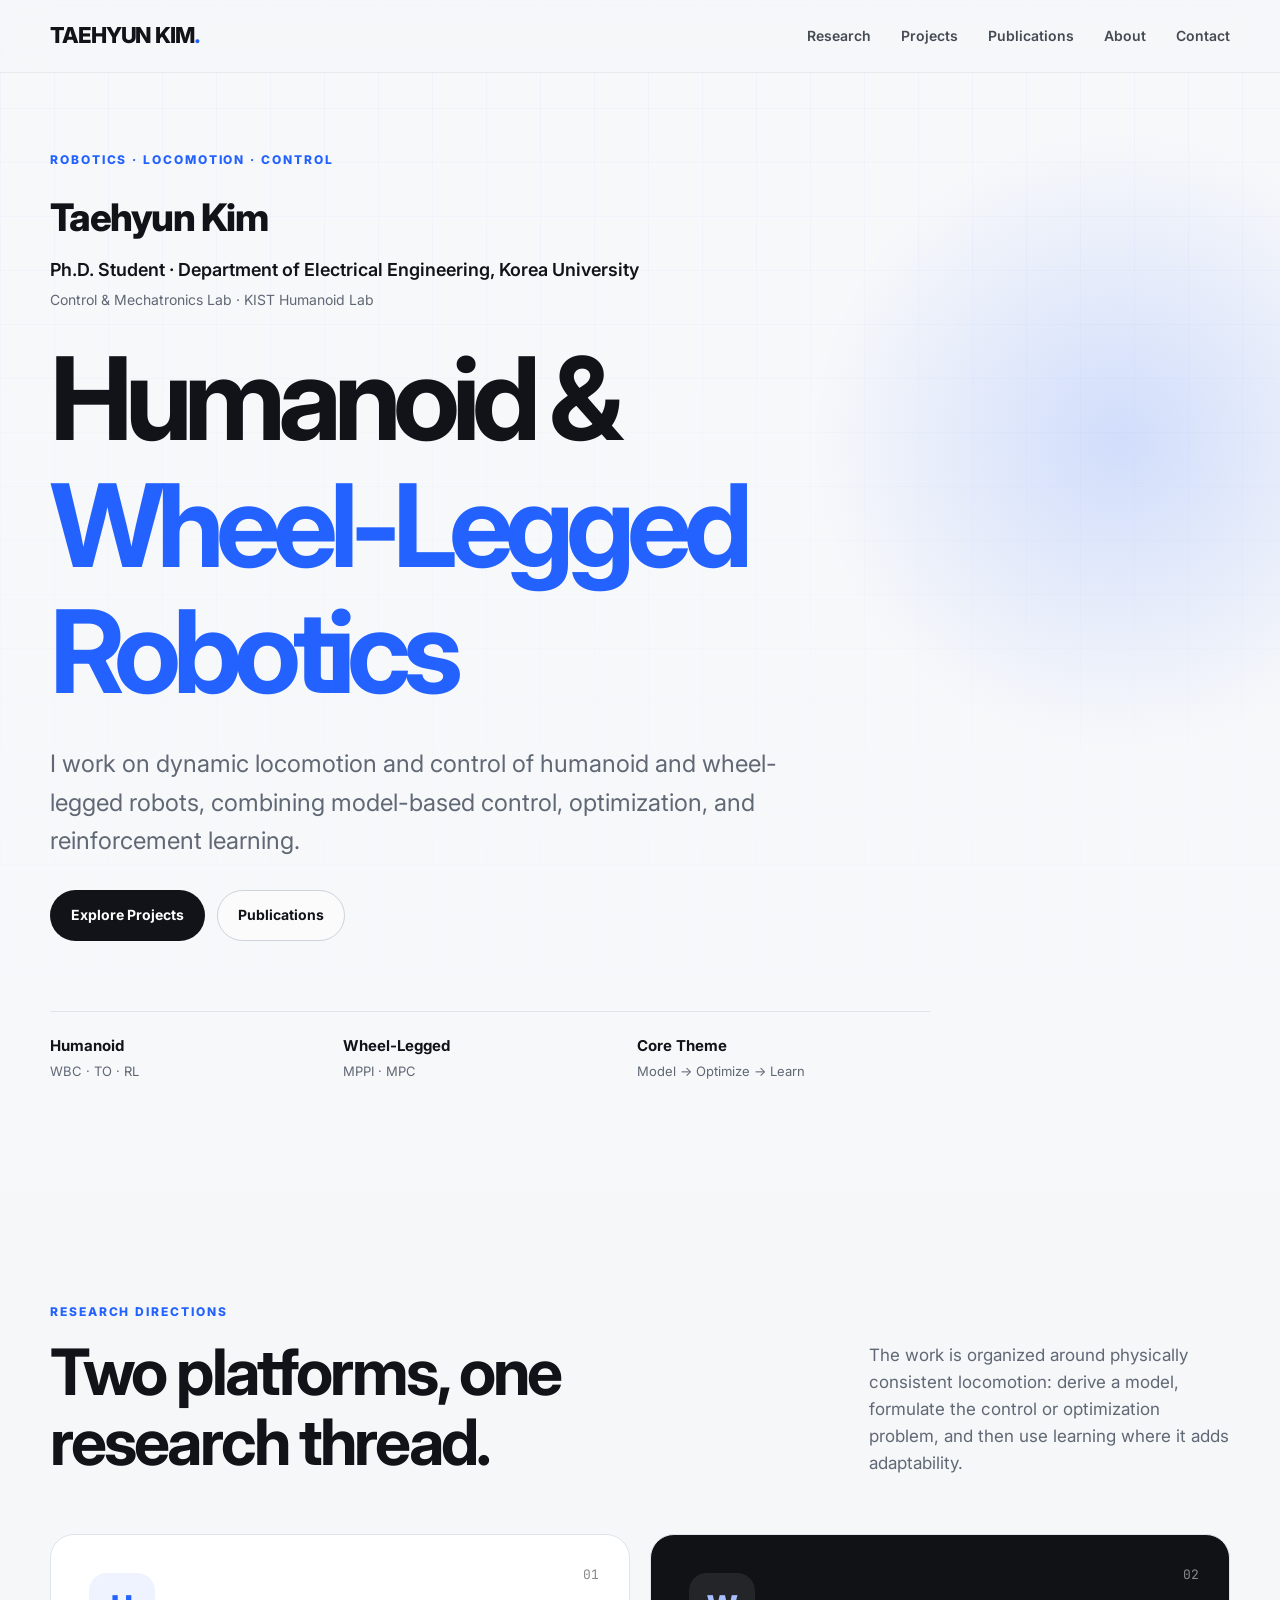
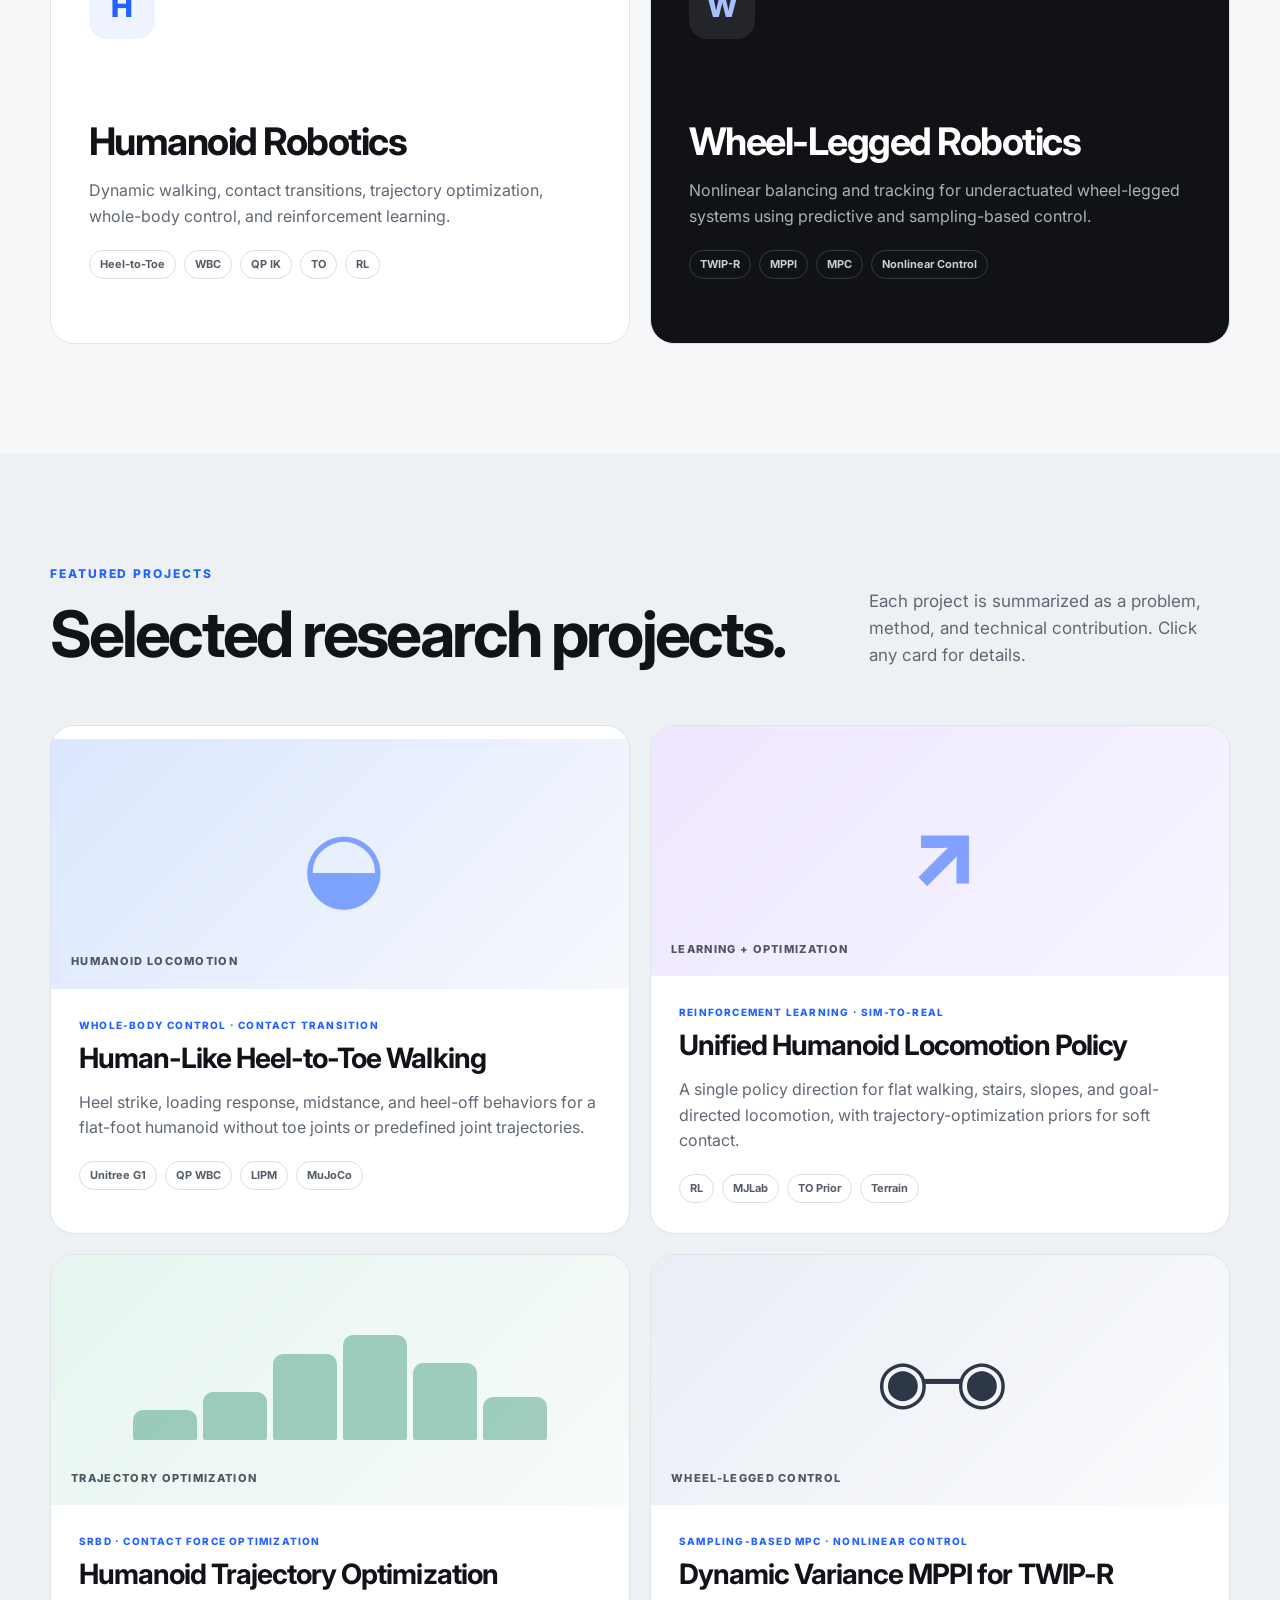
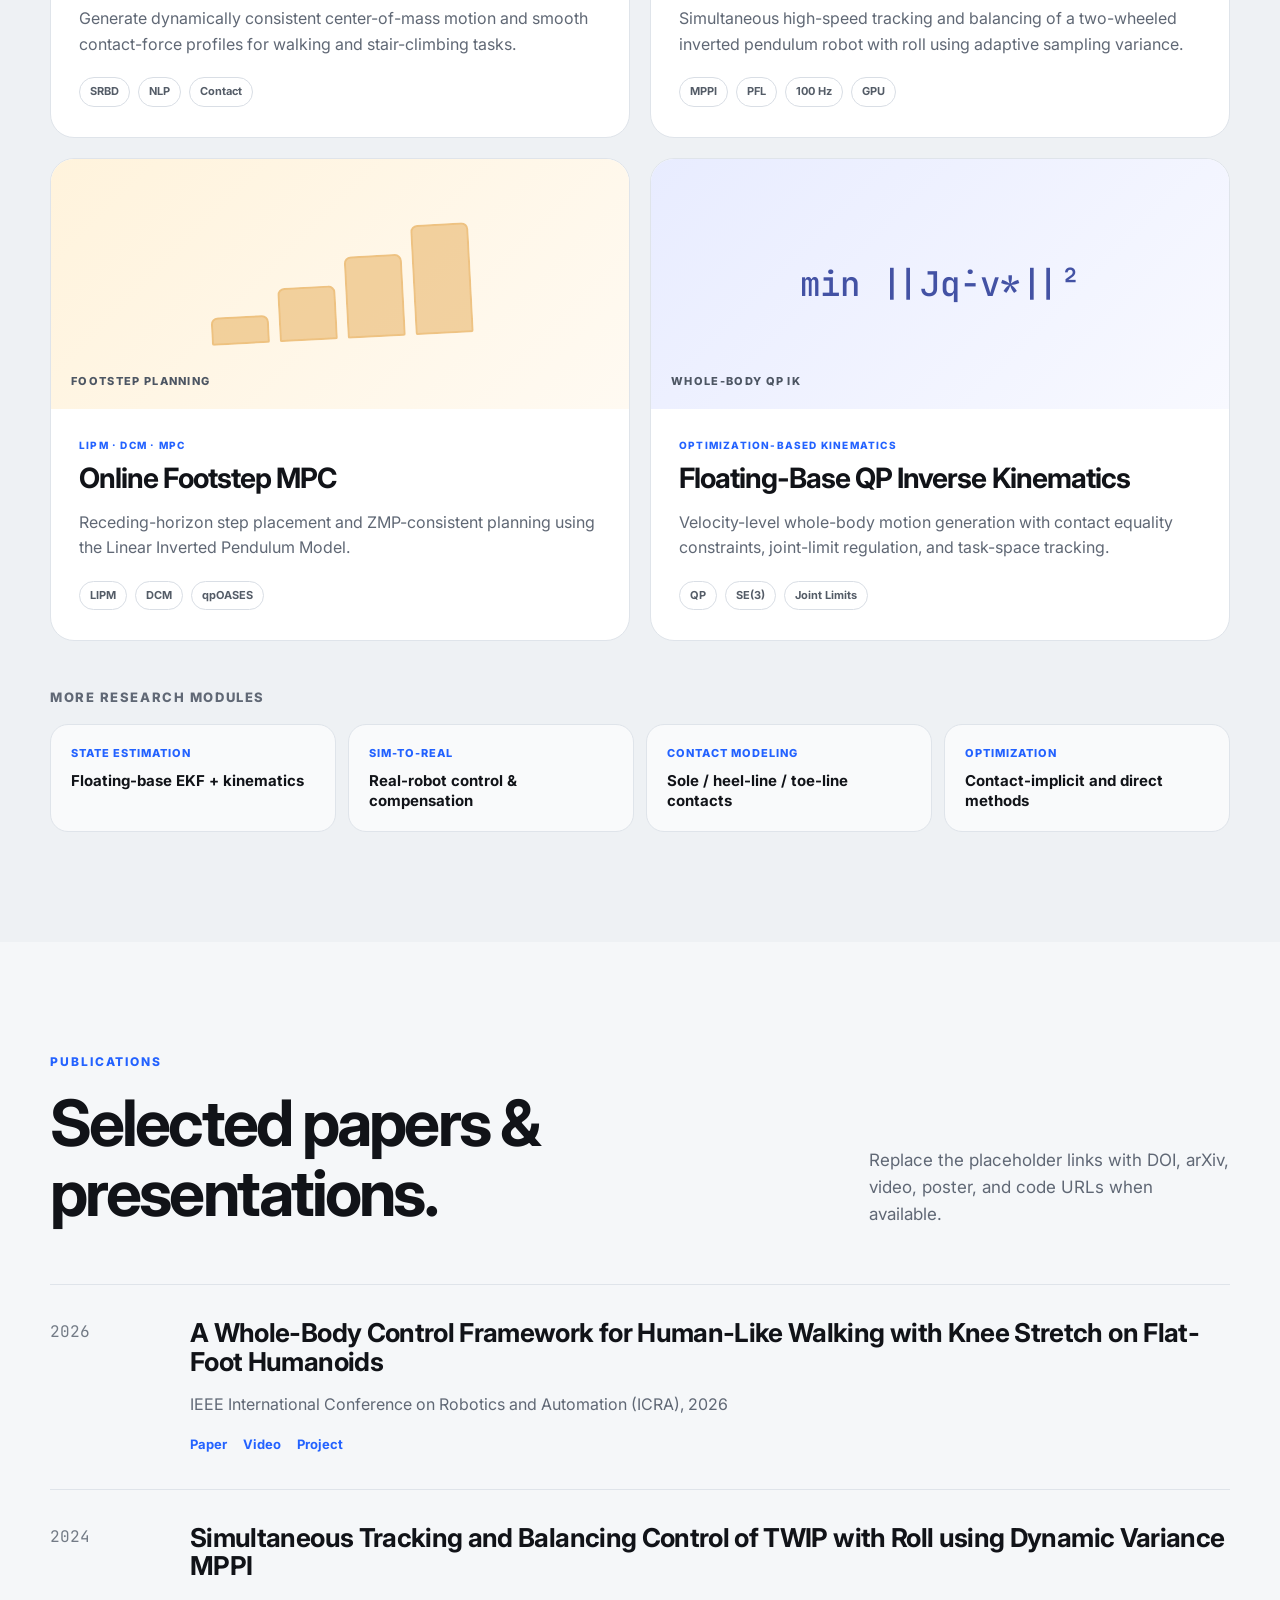
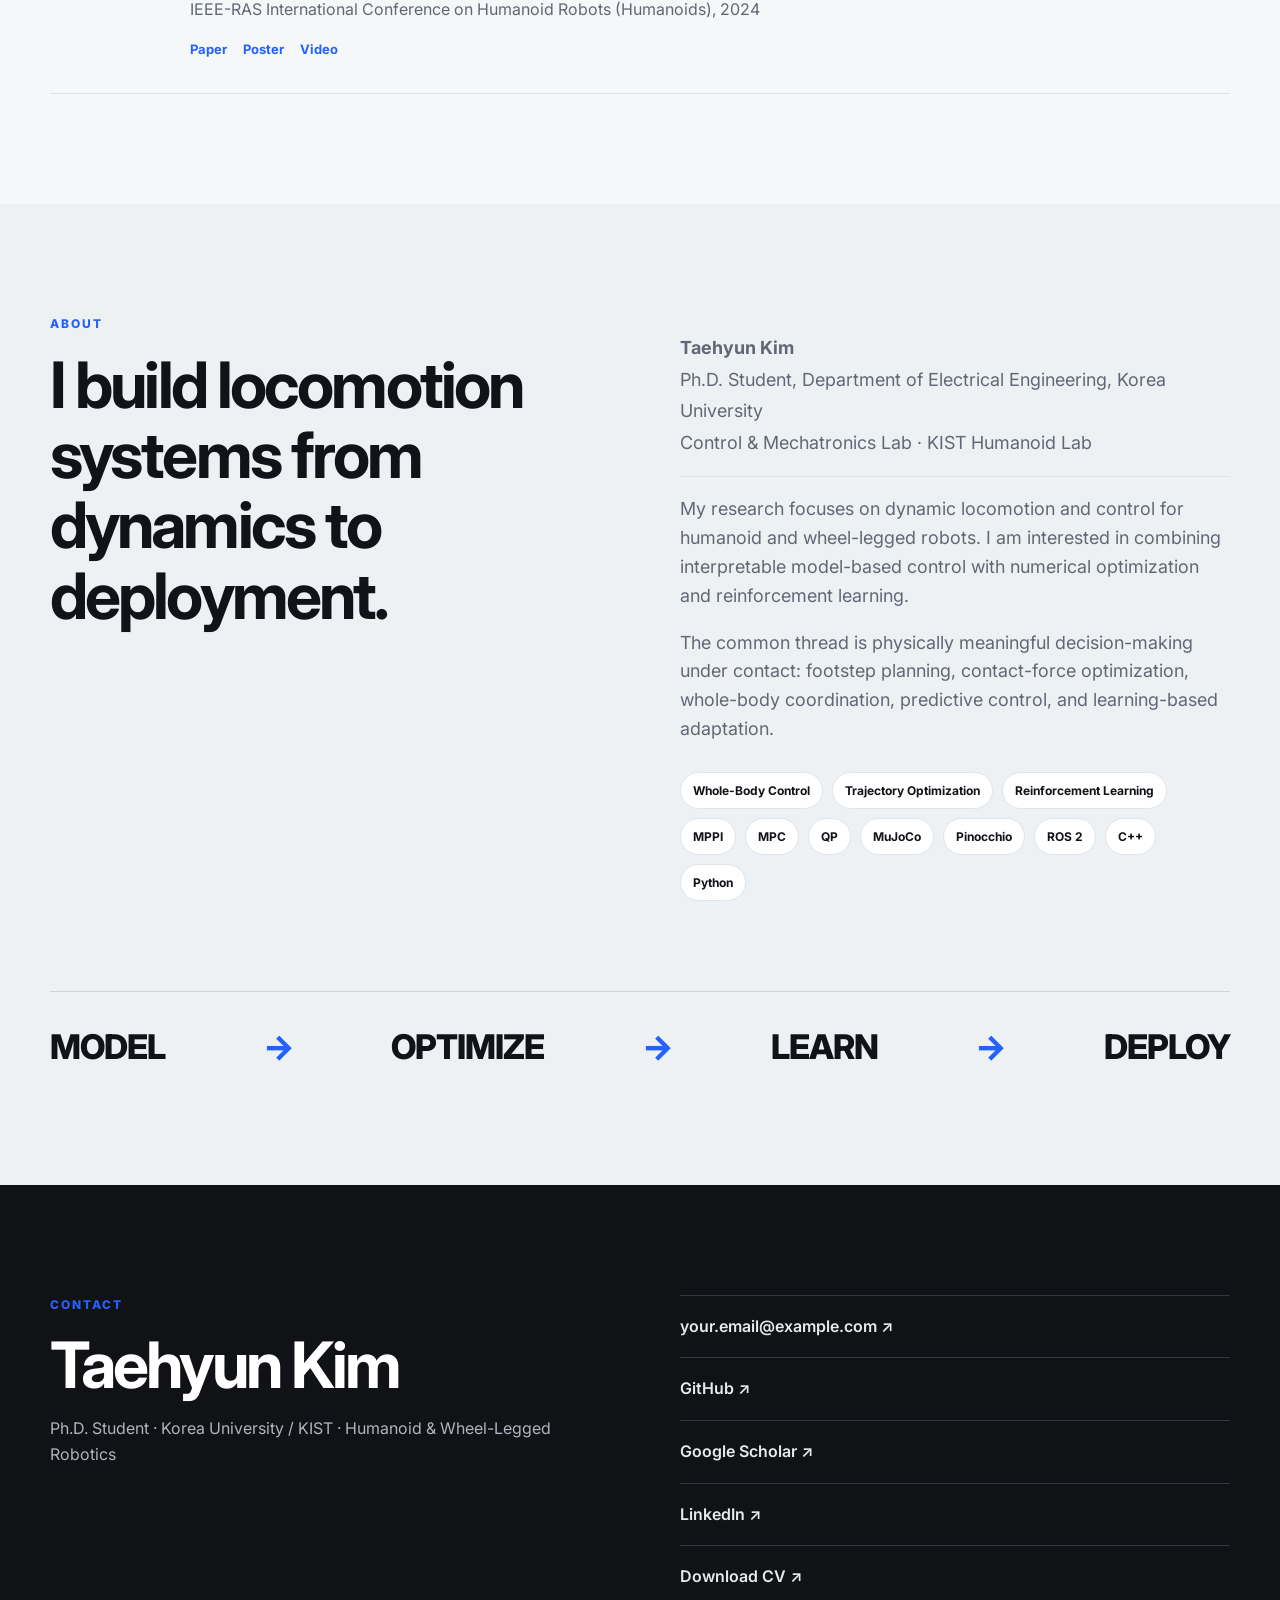
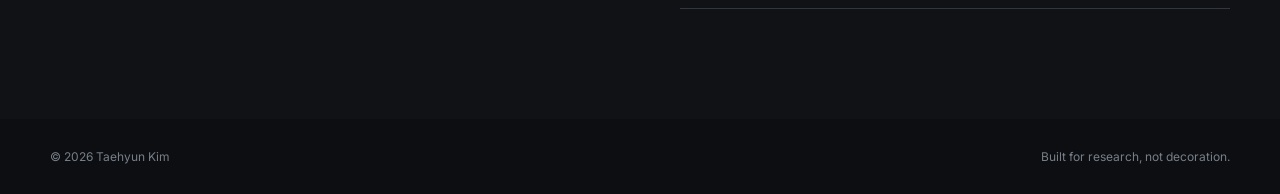
==== index.html @ 85b7d2b7 "Add files via upload" ====
<!DOCTYPE html>
<html lang="en">
<head>
  <meta charset="UTF-8" />
  <meta name="viewport" content="width=device-width, initial-scale=1.0" />
  <meta name="description" content="Robotics research portfolio focused on humanoid and wheel-legged locomotion, whole-body control, trajectory optimization, MPC, MPPI, and reinforcement learning." />
  <title>Taehyun Kim | Robotics Research Portfolio</title>
  <link rel="preconnect" href="https://fonts.googleapis.com">
  <link rel="preconnect" href="https://fonts.gstatic.com" crossorigin>
  <link href="https://fonts.googleapis.com/css2?family=Inter:wght@400;500;600;700;800&family=JetBrains+Mono:wght@400;500&display=swap" rel="stylesheet">
  <link rel="stylesheet" href="styles.css" />
</head>
<body>
  <div class="progress" id="progress"></div>

  <header class="site-header">
    <div class="container nav-wrap">
      <a class="brand" href="#home">TAEHYUN KIM<span>.</span></a>
      <nav class="nav" id="nav">
        <a href="#research">Research</a>
        <a href="#projects">Projects</a>
        <a href="#publications">Publications</a>
        <a href="#about">About</a>
        <a href="#contact">Contact</a>
      </nav>
      <button class="menu-btn" id="menuBtn" aria-label="Open navigation">☰</button>
    </div>
  </header>

  <main>
    <section class="hero section" id="home">
      <div class="hero-grid"></div>
      <div class="container hero-content">
        <div class="eyebrow">ROBOTICS · LOCOMOTION · CONTROL</div>
        <div class="researcher-identity">
          <div class="researcher-name">Taehyun Kim</div>
          <div class="researcher-affiliation">Ph.D. Student · Department of Electrical Engineering, Korea University</div>
          <div class="researcher-lab">Control &amp; Mechatronics Lab · KIST Humanoid Lab</div>
        </div>
        <h1>Humanoid &<br><span>Wheel-Legged Robotics</span></h1>
        <p class="hero-copy">
          I work on dynamic locomotion and control of humanoid and wheel-legged robots,
          combining model-based control, optimization, and reinforcement learning.
        </p>
        <div class="hero-actions">
          <a class="btn primary" href="#projects">Explore Projects</a>
          <a class="btn ghost" href="#publications">Publications</a>
        </div>
        <div class="hero-metrics">
          <div><strong>Humanoid</strong><span>WBC · TO · RL</span></div>
          <div><strong>Wheel-Legged</strong><span>MPPI · MPC</span></div>
          <div><strong>Core Theme</strong><span>Model → Optimize → Learn</span></div>
        </div>
      </div>
    </section>

    <section class="section" id="research">
      <div class="container">
        <div class="section-head">
          <div>
            <div class="eyebrow">RESEARCH DIRECTIONS</div>
            <h2>Two platforms, one research thread.</h2>
          </div>
          <p>
            The work is organized around physically consistent locomotion: derive a model,
            formulate the control or optimization problem, and then use learning where it adds adaptability.
          </p>
        </div>

        <div class="track-grid">
          <article class="track-card">
            <div class="track-index">01</div>
            <div class="track-icon">H</div>
            <h3>Humanoid Robotics</h3>
            <p>Dynamic walking, contact transitions, trajectory optimization, whole-body control, and reinforcement learning.</p>
            <div class="tag-row">
              <span>Heel-to-Toe</span><span>WBC</span><span>QP IK</span><span>TO</span><span>RL</span>
            </div>
          </article>

          <article class="track-card dark">
            <div class="track-index">02</div>
            <div class="track-icon">W</div>
            <h3>Wheel-Legged Robotics</h3>
            <p>Nonlinear balancing and tracking for underactuated wheel-legged systems using predictive and sampling-based control.</p>
            <div class="tag-row">
              <span>TWIP-R</span><span>MPPI</span><span>MPC</span><span>Nonlinear Control</span>
            </div>
          </article>
        </div>
      </div>
    </section>

    <section class="section section-alt" id="projects">
      <div class="container">
        <div class="section-head">
          <div>
            <div class="eyebrow">FEATURED PROJECTS</div>
            <h2>Selected research projects.</h2>
          </div>
          <p>Each project is summarized as a problem, method, and technical contribution. Click any card for details.</p>
        </div>

        <div class="project-grid">
          <button class="project-card featured" data-project="heeltoe">
            <div class="project-visual visual-humanoid">
              <div class="robot-silhouette humanoid">◒</div>
              <span class="visual-label">Humanoid Locomotion</span>
            </div>
            <div class="project-body">
              <div class="project-meta">WHOLE-BODY CONTROL · CONTACT TRANSITION</div>
              <h3>Human-Like Heel-to-Toe Walking</h3>
              <p>Heel strike, loading response, midstance, and heel-off behaviors for a flat-foot humanoid without toe joints or predefined joint trajectories.</p>
              <div class="tag-row"><span>Unitree G1</span><span>QP WBC</span><span>LIPM</span><span>MuJoCo</span></div>
            </div>
          </button>

          <button class="project-card featured" data-project="rl">
            <div class="project-visual visual-rl">
              <div class="robot-silhouette">↗</div>
              <span class="visual-label">Learning + Optimization</span>
            </div>
            <div class="project-body">
              <div class="project-meta">REINFORCEMENT LEARNING · SIM-TO-REAL</div>
              <h3>Unified Humanoid Locomotion Policy</h3>
              <p>A single policy direction for flat walking, stairs, slopes, and goal-directed locomotion, with trajectory-optimization priors for soft contact.</p>
              <div class="tag-row"><span>RL</span><span>MJLab</span><span>TO Prior</span><span>Terrain</span></div>
            </div>
          </button>

          <button class="project-card" data-project="to">
            <div class="project-visual visual-to">
              <div class="mini-plot">
                <i></i><i></i><i></i><i></i><i></i><i></i>
              </div>
              <span class="visual-label">Trajectory Optimization</span>
            </div>
            <div class="project-body">
              <div class="project-meta">SRBD · CONTACT FORCE OPTIMIZATION</div>
              <h3>Humanoid Trajectory Optimization</h3>
              <p>Generate dynamically consistent center-of-mass motion and smooth contact-force profiles for walking and stair-climbing tasks.</p>
              <div class="tag-row"><span>SRBD</span><span>NLP</span><span>Contact</span></div>
            </div>
          </button>

          <button class="project-card" data-project="twipr">
            <div class="project-visual visual-wheel">
              <div class="robot-silhouette wheel">◉─◉</div>
              <span class="visual-label">Wheel-Legged Control</span>
            </div>
            <div class="project-body">
              <div class="project-meta">SAMPLING-BASED MPC · NONLINEAR CONTROL</div>
              <h3>Dynamic Variance MPPI for TWIP-R</h3>
              <p>Simultaneous high-speed tracking and balancing of a two-wheeled inverted pendulum robot with roll using adaptive sampling variance.</p>
              <div class="tag-row"><span>MPPI</span><span>PFL</span><span>100 Hz</span><span>GPU</span></div>
            </div>
          </button>

          <button class="project-card" data-project="footstep">
            <div class="project-visual visual-mpc">
              <div class="steps"><b></b><b></b><b></b><b></b></div>
              <span class="visual-label">Footstep Planning</span>
            </div>
            <div class="project-body">
              <div class="project-meta">LIPM · DCM · MPC</div>
              <h3>Online Footstep MPC</h3>
              <p>Receding-horizon step placement and ZMP-consistent planning using the Linear Inverted Pendulum Model.</p>
              <div class="tag-row"><span>LIPM</span><span>DCM</span><span>qpOASES</span></div>
            </div>
          </button>

          <button class="project-card" data-project="qpik">
            <div class="project-visual visual-qp">
              <div class="equation">min ||Jq̇−v*||²</div>
              <span class="visual-label">Whole-Body QP IK</span>
            </div>
            <div class="project-body">
              <div class="project-meta">OPTIMIZATION-BASED KINEMATICS</div>
              <h3>Floating-Base QP Inverse Kinematics</h3>
              <p>Velocity-level whole-body motion generation with contact equality constraints, joint-limit regulation, and task-space tracking.</p>
              <div class="tag-row"><span>QP</span><span>SE(3)</span><span>Joint Limits</span></div>
            </div>
          </button>
        </div>

        <div class="more-title">More research modules</div>
        <div class="mini-grid">
          <div class="mini-card"><span>State Estimation</span><strong>Floating-base EKF + kinematics</strong></div>
          <div class="mini-card"><span>Sim-to-Real</span><strong>Real-robot control & compensation</strong></div>
          <div class="mini-card"><span>Contact Modeling</span><strong>Sole / heel-line / toe-line contacts</strong></div>
          <div class="mini-card"><span>Optimization</span><strong>Contact-implicit and direct methods</strong></div>
        </div>
      </div>
    </section>

    <section class="section" id="publications">
      <div class="container">
        <div class="section-head">
          <div>
            <div class="eyebrow">PUBLICATIONS</div>
            <h2>Selected papers & presentations.</h2>
          </div>
          <p>Replace the placeholder links with DOI, arXiv, video, poster, and code URLs when available.</p>
        </div>

        <div class="pub-list">
          <article class="pub-item">
            <div class="pub-year">2026</div>
            <div class="pub-main">
              <h3>A Whole-Body Control Framework for Human-Like Walking with Knee Stretch on Flat-Foot Humanoids</h3>
              <p>IEEE International Conference on Robotics and Automation (ICRA), 2026</p>
              <div class="pub-links"><a href="#">Paper</a><a href="#">Video</a><a href="#">Project</a></div>
            </div>
          </article>

          <article class="pub-item">
            <div class="pub-year">2024</div>
            <div class="pub-main">
              <h3>Simultaneous Tracking and Balancing Control of TWIP with Roll using Dynamic Variance MPPI</h3>
              <p>IEEE-RAS International Conference on Humanoid Robots (Humanoids), 2024</p>
              <div class="pub-links"><a href="#">Paper</a><a href="#">Poster</a><a href="#">Video</a></div>
            </div>
          </article>
        </div>
      </div>
    </section>

    <section class="section section-alt" id="about">
      <div class="container about-grid">
        <div>
          <div class="eyebrow">ABOUT</div>
          <h2>I build locomotion systems from dynamics to deployment.</h2>
        </div>
        <div class="about-copy">
          <p class="about-identity"><strong>Taehyun Kim</strong><br>
            Ph.D. Student, Department of Electrical Engineering, Korea University<br>
            Control &amp; Mechatronics Lab · KIST Humanoid Lab
          </p>
          <p>
            My research focuses on dynamic locomotion and control for humanoid and wheel-legged robots.
            I am interested in combining interpretable model-based control with numerical optimization and reinforcement learning.
          </p>
          <p>
            The common thread is physically meaningful decision-making under contact: footstep planning, contact-force optimization,
            whole-body coordination, predictive control, and learning-based adaptation.
          </p>
          <div class="skill-cloud">
            <span>Whole-Body Control</span><span>Trajectory Optimization</span><span>Reinforcement Learning</span>
            <span>MPPI</span><span>MPC</span><span>QP</span><span>MuJoCo</span><span>Pinocchio</span>
            <span>ROS 2</span><span>C++</span><span>Python</span>
          </div>
        </div>
      </div>

      <div class="container philosophy">
        <div class="philosophy-line">
          <span>MODEL</span><i>→</i><span>OPTIMIZE</span><i>→</i><span>LEARN</span><i>→</i><span>DEPLOY</span>
        </div>
      </div>
    </section>

    <section class="section contact-section" id="contact">
      <div class="container contact-card">
        <div>
          <div class="eyebrow">CONTACT</div>
          <h2>Taehyun Kim</h2>
          <p>Ph.D. Student · Korea University / KIST · Humanoid &amp; Wheel-Legged Robotics</p>
        </div>
        <div class="contact-links">
          <a href="mailto:your.email@example.com">your.email@example.com ↗</a>
          <a href="#">GitHub ↗</a>
          <a href="#">Google Scholar ↗</a>
          <a href="#">LinkedIn ↗</a>
          <a href="#">Download CV ↗</a>
        </div>
      </div>
    </section>
  </main>

  <footer>
    <div class="container footer-wrap">
      <span>© 2026 Taehyun Kim</span>
      <span>Built for research, not decoration.</span>
    </div>
  </footer>

  <div class="modal" id="projectModal" aria-hidden="true">
    <div class="modal-backdrop" data-close></div>
    <div class="modal-panel" role="dialog" aria-modal="true" aria-labelledby="modalTitle">
      <button class="modal-close" data-close aria-label="Close">×</button>
      <div class="modal-kicker" id="modalKicker"></div>
      <h2 id="modalTitle"></h2>
      <p class="modal-summary" id="modalSummary"></p>
      <div class="modal-section">
        <h4>Problem</h4>
        <p id="modalProblem"></p>
      </div>
      <div class="modal-section">
        <h4>Method</h4>
        <p id="modalMethod"></p>
      </div>
      <div class="modal-section">
        <h4>Key contribution</h4>
        <p id="modalContribution"></p>
      </div>
      <div class="modal-tags" id="modalTags"></div>
      <div class="modal-actions">
        <a href="#" class="btn primary">Project page</a>
        <a href="#" class="btn ghost">Paper / Media</a>
      </div>
    </div>
  </div>

  <script src="script.js"></script>
</body>
</html>
---- styles.css ----
:root {
  --bg: #f5f7f9;
  --paper: #ffffff;
  --ink: #111318;
  --muted: #606875;
  --line: #dfe4ea;
  --accent: #2362ff;
  --accent-2: #8b5cf6;
  --dark: #101216;
  --radius: 24px;
}

* { box-sizing: border-box; }
html { scroll-behavior: smooth; }
body {
  margin: 0;
  font-family: Inter, system-ui, -apple-system, BlinkMacSystemFont, "Segoe UI", sans-serif;
  background: var(--bg);
  color: var(--ink);
  line-height: 1.6;
}

button, a { font: inherit; }
a { color: inherit; text-decoration: none; }
button { color: inherit; }
.container { width: min(1180px, calc(100% - 40px)); margin: 0 auto; }
.section { padding: 110px 0; position: relative; }
.section-alt { background: #eef1f4; }
.eyebrow {
  font-size: 12px;
  font-weight: 800;
  letter-spacing: 0.16em;
  color: var(--accent);
  margin-bottom: 16px;
}
h1, h2, h3 { line-height: 1.1; margin: 0; }
h2 { font-size: clamp(36px, 5vw, 64px); letter-spacing: -0.045em; }

.progress {
  position: fixed; top: 0; left: 0; height: 3px; width: 0;
  background: linear-gradient(90deg, var(--accent), var(--accent-2));
  z-index: 1000;
}

.site-header {
  position: fixed; top: 0; left: 0; right: 0; z-index: 100;
  backdrop-filter: blur(18px);
  background: rgba(245,247,249,.78);
  border-bottom: 1px solid rgba(17,19,24,.06);
}
.nav-wrap { height: 72px; display: flex; align-items: center; justify-content: space-between; }
.brand { font-size: 22px; font-weight: 800; letter-spacing: -0.05em; }
.brand span { color: var(--accent); }
.nav { display: flex; gap: 30px; font-size: 14px; font-weight: 600; color: #454b55; }
.nav a:hover { color: var(--accent); }
.menu-btn { display: none; border: 0; background: transparent; font-size: 24px; cursor: pointer; }

.hero { min-height: 96vh; display: flex; align-items: center; overflow: hidden; padding-top: 150px; background: #f7f8fa; }
.hero-grid {
  position: absolute; inset: 0; opacity: .5;
  background-image: linear-gradient(rgba(35,98,255,.07) 1px, transparent 1px), linear-gradient(90deg, rgba(35,98,255,.07) 1px, transparent 1px);
  background-size: 54px 54px;
  mask-image: linear-gradient(to bottom, black, transparent 90%);
}
.hero::after {
  content: ""; position: absolute; width: 640px; height: 640px; border-radius: 50%;
  right: -160px; top: 120px; background: radial-gradient(circle, rgba(35,98,255,.18), transparent 68%);
}
.hero-content { position: relative; z-index: 2; }
.researcher-identity { margin: 18px 0 24px; }
.researcher-name { font-size: clamp(24px, 3vw, 38px); font-weight: 800; letter-spacing: -0.04em; }
.researcher-affiliation { margin-top: 8px; font-size: clamp(15px, 1.4vw, 18px); font-weight: 600; color: var(--text); }
.researcher-lab { margin-top: 4px; font-size: 14px; color: var(--muted); }
.about-identity { padding-bottom: 18px; margin-bottom: 18px; border-bottom: 1px solid var(--line); line-height: 1.75; }

.hero h1 { font-size: clamp(64px, 9vw, 126px); letter-spacing: -0.07em; max-width: 1050px; }
.hero h1 span { color: var(--accent); }
.hero-copy { font-size: clamp(18px, 2vw, 24px); max-width: 760px; color: var(--muted); margin: 30px 0; }
.hero-actions { display: flex; gap: 12px; flex-wrap: wrap; }
.btn { display: inline-flex; align-items: center; justify-content: center; border-radius: 999px; padding: 13px 20px; font-size: 14px; font-weight: 700; border: 1px solid transparent; }
.btn.primary { background: var(--ink); color: white; }
.btn.primary:hover { background: var(--accent); }
.btn.ghost { border-color: #ccd3db; background: rgba(255,255,255,.55); }
.btn.ghost:hover { border-color: var(--ink); }
.hero-metrics { display: grid; grid-template-columns: repeat(3, 1fr); max-width: 880px; margin-top: 70px; border-top: 1px solid var(--line); }
.hero-metrics div { padding: 22px 28px 0 0; display: flex; flex-direction: column; gap: 3px; }
.hero-metrics strong { font-size: 15px; }
.hero-metrics span { color: var(--muted); font-size: 13px; }

.section-head { display: grid; grid-template-columns: 1.35fr .65fr; gap: 70px; align-items: end; margin-bottom: 56px; }
.section-head > p { margin: 0; color: var(--muted); font-size: 17px; }

.track-grid { display: grid; grid-template-columns: 1fr 1fr; gap: 20px; }
.track-card { position: relative; min-height: 410px; border-radius: var(--radius); padding: 38px; background: var(--paper); border: 1px solid var(--line); overflow: hidden; }
.track-card.dark { background: var(--dark); color: white; }
.track-index { position: absolute; top: 30px; right: 30px; font-family: "JetBrains Mono", monospace; font-size: 13px; opacity: .5; }
.track-icon { width: 66px; height: 66px; display: grid; place-items: center; border-radius: 18px; background: #eef3ff; color: var(--accent); font-size: 30px; font-weight: 800; }
.track-card.dark .track-icon { background: rgba(255,255,255,.08); color: #a8bfff; }
.track-card h3 { margin-top: 82px; font-size: 38px; letter-spacing: -0.04em; }
.track-card p { color: var(--muted); max-width: 570px; }
.track-card.dark p { color: #aab1bb; }
.tag-row { display: flex; flex-wrap: wrap; gap: 8px; margin-top: 20px; }
.tag-row span { border: 1px solid #d9dee5; border-radius: 999px; padding: 5px 10px; font-size: 11px; font-weight: 700; color: #545c67; background: rgba(255,255,255,.65); }
.track-card.dark .tag-row span { border-color: #353a43; color: #c9ced5; background: transparent; }

.project-grid { display: grid; grid-template-columns: repeat(2, 1fr); gap: 20px; }
.project-card { text-align: left; border: 1px solid var(--line); padding: 0; border-radius: 24px; overflow: hidden; background: var(--paper); cursor: pointer; transition: transform .22s ease, box-shadow .22s ease; }
.project-card:hover { transform: translateY(-5px); box-shadow: 0 18px 60px rgba(19,30,50,.10); }
.project-card.featured { grid-column: span 1; }
.project-visual { height: 250px; position: relative; padding: 24px; display: flex; align-items: center; justify-content: center; overflow: hidden; }
.visual-humanoid { background: linear-gradient(135deg, #dbe7ff, #f6f8fc); }
.visual-rl { background: linear-gradient(135deg, #eee6ff, #f7f5ff); }
.visual-to { background: linear-gradient(135deg, #e6f5ef, #f7fbf9); }
.visual-wheel { background: linear-gradient(135deg, #e9edf5, #fafbfc); }
.visual-mpc { background: linear-gradient(135deg, #fff3dc, #fffaf2); }
.visual-qp { background: linear-gradient(135deg, #e8ecff, #f8f9ff); }
.visual-label { position: absolute; left: 20px; bottom: 18px; font-size: 11px; font-weight: 800; letter-spacing: .12em; text-transform: uppercase; color: #4d5663; }
.robot-silhouette { font-size: 96px; font-weight: 800; color: rgba(35,98,255,.55); letter-spacing: -.08em; }
.robot-silhouette.wheel { font-size: 60px; color: #2e3747; }
.mini-plot { width: 78%; height: 120px; display: flex; align-items: end; gap: 6px; }
.mini-plot i { flex: 1; background: rgba(0,120,80,.35); border-radius: 10px 10px 2px 2px; }
.mini-plot i:nth-child(1){height:25%}.mini-plot i:nth-child(2){height:40%}.mini-plot i:nth-child(3){height:72%}.mini-plot i:nth-child(4){height:88%}.mini-plot i:nth-child(5){height:64%}.mini-plot i:nth-child(6){height:36%}
.steps { display: flex; align-items: end; gap: 10px; transform: rotate(-3deg); }
.steps b { width: 58px; background: rgba(213,129,0,.32); border: 2px solid rgba(213,129,0,.18); border-radius: 7px 7px 2px 2px; }
.steps b:nth-child(1){height:28px}.steps b:nth-child(2){height:54px}.steps b:nth-child(3){height:82px}.steps b:nth-child(4){height:110px}
.equation { font-family: "JetBrains Mono", monospace; font-size: clamp(18px, 3vw, 34px); font-weight: 500; color: #4352a4; }
.project-body { padding: 28px 28px 30px; }
.project-meta { font-size: 10px; font-weight: 800; letter-spacing: .12em; color: var(--accent); margin-bottom: 10px; }
.project-body h3 { font-size: 28px; letter-spacing: -.035em; }
.project-body p { color: var(--muted); margin-bottom: 0; }

.more-title { margin: 46px 0 16px; font-size: 13px; font-weight: 800; letter-spacing: .12em; text-transform: uppercase; color: #606875; }
.mini-grid { display: grid; grid-template-columns: repeat(4, 1fr); gap: 12px; }
.mini-card { padding: 20px; border: 1px solid var(--line); border-radius: 18px; background: rgba(255,255,255,.65); }
.mini-card span { display: block; font-size: 11px; color: var(--accent); font-weight: 800; text-transform: uppercase; letter-spacing: .09em; margin-bottom: 8px; }
.mini-card strong { font-size: 15px; line-height: 1.35; display: block; }

.pub-list { border-top: 1px solid var(--line); }
.pub-item { display: grid; grid-template-columns: 110px 1fr; gap: 30px; padding: 34px 0; border-bottom: 1px solid var(--line); }
.pub-year { font-family: "JetBrains Mono", monospace; color: #737b86; }
.pub-main h3 { font-size: 26px; letter-spacing: -.025em; }
.pub-main p { color: var(--muted); }
.pub-links { display: flex; gap: 16px; font-size: 13px; font-weight: 700; }
.pub-links a { color: var(--accent); }

.about-grid { display: grid; grid-template-columns: 1fr 1fr; gap: 80px; }
.about-copy p { color: var(--muted); font-size: 18px; }
.skill-cloud { display: flex; flex-wrap: wrap; gap: 9px; margin-top: 28px; }
.skill-cloud span { padding: 8px 12px; border-radius: 999px; background: white; border: 1px solid var(--line); font-size: 12px; font-weight: 700; }
.philosophy { margin-top: 90px; }
.philosophy-line { padding: 28px 0 0; border-top: 1px solid #cdd3da; display: flex; justify-content: space-between; align-items: center; font-size: clamp(18px, 3vw, 34px); font-weight: 800; letter-spacing: -.03em; }
.philosophy-line i { color: var(--accent); font-style: normal; }

.contact-section { background: var(--dark); color: white; }
.contact-card { display: grid; grid-template-columns: 1fr 1fr; gap: 80px; align-items: start; }
.contact-card h2 { font-size: clamp(40px, 5vw, 66px); }
.contact-card p { color: #aeb5c0; }
.contact-links { display: flex; flex-direction: column; border-top: 1px solid #313640; }
.contact-links a { padding: 18px 0; border-bottom: 1px solid #313640; font-weight: 600; color: #e7e9ed; }
.contact-links a:hover { color: #8faaff; }

footer { background: #0c0e11; color: #777f89; padding: 28px 0; font-size: 12px; }
.footer-wrap { display: flex; justify-content: space-between; gap: 20px; }

.modal { position: fixed; inset: 0; z-index: 500; display: none; }
.modal.open { display: block; }
.modal-backdrop { position: absolute; inset: 0; background: rgba(6,8,12,.62); backdrop-filter: blur(8px); }
.modal-panel { position: absolute; right: 0; top: 0; bottom: 0; width: min(700px, 100%); background: white; padding: 70px 54px; overflow-y: auto; box-shadow: -30px 0 80px rgba(0,0,0,.18); }
.modal-close { position: absolute; top: 22px; right: 24px; width: 42px; height: 42px; border-radius: 50%; border: 1px solid var(--line); background: white; font-size: 24px; cursor: pointer; }
.modal-kicker { font-size: 11px; font-weight: 800; color: var(--accent); letter-spacing: .12em; text-transform: uppercase; }
.modal-panel h2 { font-size: clamp(42px, 6vw, 68px); margin: 10px 0 24px; }
.modal-summary { font-size: 20px; color: #4d5663; }
.modal-section { padding: 22px 0; border-top: 1px solid var(--line); }
.modal-section h4 { margin: 0 0 8px; font-size: 13px; text-transform: uppercase; letter-spacing: .08em; }
.modal-section p { margin: 0; color: var(--muted); }
.modal-tags { display: flex; flex-wrap: wrap; gap: 8px; margin-top: 20px; }
.modal-tags span { padding: 7px 10px; background: #f1f4f7; border-radius: 999px; font-size: 11px; font-weight: 700; }
.modal-actions { display: flex; gap: 10px; margin-top: 30px; flex-wrap: wrap; }

@media (max-width: 900px) {
  .nav { display: none; position: absolute; right: 20px; top: 64px; flex-direction: column; background: white; padding: 18px; border: 1px solid var(--line); border-radius: 16px; box-shadow: 0 12px 40px rgba(0,0,0,.1); }
  .nav.open { display: flex; }
  .menu-btn { display: block; }
  .section { padding: 80px 0; }
  .section-head, .about-grid, .contact-card { grid-template-columns: 1fr; gap: 30px; }
  .track-grid, .project-grid { grid-template-columns: 1fr; }
  .mini-grid { grid-template-columns: 1fr 1fr; }
  .hero-metrics { grid-template-columns: 1fr; gap: 10px; }
  .hero-metrics div { padding-top: 12px; }
  .philosophy-line { flex-wrap: wrap; gap: 14px; justify-content: flex-start; }
}

@media (max-width: 600px) {
  .container { width: min(100% - 28px, 1180px); }
  .hero { min-height: 86vh; }
  .hero h1 { font-size: 56px; }
  .track-card { min-height: auto; }
  .track-card h3 { margin-top: 60px; font-size: 32px; }
  .project-visual { height: 210px; }
  .mini-grid { grid-template-columns: 1fr; }
  .pub-item { grid-template-columns: 1fr; gap: 8px; }
  .footer-wrap { flex-direction: column; }
  .modal-panel { padding: 70px 26px; }
}
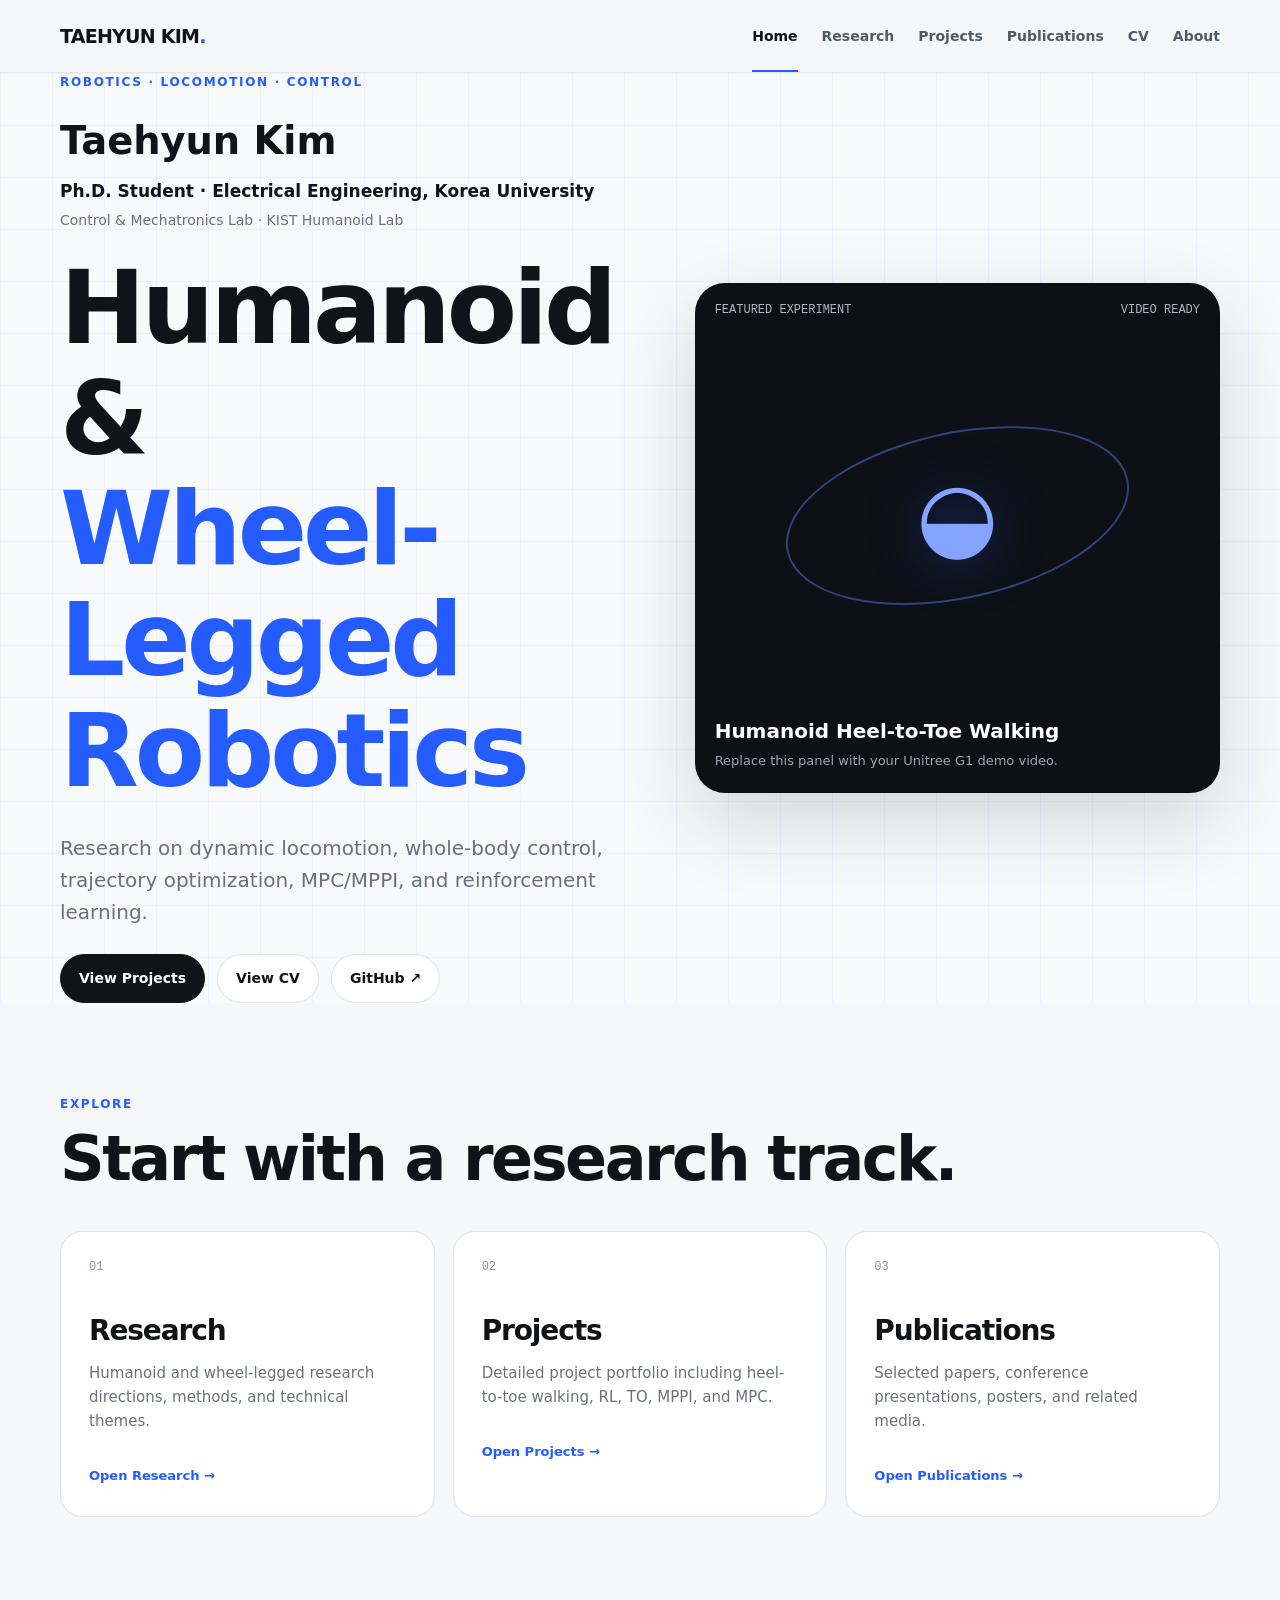
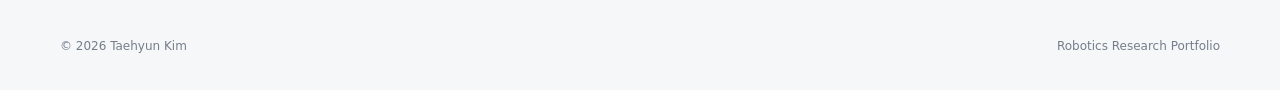
==== commit c2cc45b2: "Add files via upload" ====
--- a/index.html
+++ b/index.html
@@ -1,316 +1,6 @@
-<!DOCTYPE html>
-<html lang="en">
-<head>
-  <meta charset="UTF-8" />
-  <meta name="viewport" content="width=device-width, initial-scale=1.0" />
-  <meta name="description" content="Robotics research portfolio focused on humanoid and wheel-legged locomotion, whole-body control, trajectory optimization, MPC, MPPI, and reinforcement learning." />
-  <title>Taehyun Kim | Robotics Research Portfolio</title>
-  <link rel="preconnect" href="https://fonts.googleapis.com">
-  <link rel="preconnect" href="https://fonts.gstatic.com" crossorigin>
-  <link href="https://fonts.googleapis.com/css2?family=Inter:wght@400;500;600;700;800&family=JetBrains+Mono:wght@400;500&display=swap" rel="stylesheet">
-  <link rel="stylesheet" href="styles.css" />
-</head>
-<body>
-  <div class="progress" id="progress"></div>
-
-  <header class="site-header">
-    <div class="container nav-wrap">
-      <a class="brand" href="#home">TAEHYUN KIM<span>.</span></a>
-      <nav class="nav" id="nav">
-        <a href="#research">Research</a>
-        <a href="#projects">Projects</a>
-        <a href="#publications">Publications</a>
-        <a href="#about">About</a>
-        <a href="#contact">Contact</a>
-      </nav>
-      <button class="menu-btn" id="menuBtn" aria-label="Open navigation">☰</button>
-    </div>
-  </header>
-
-  <main>
-    <section class="hero section" id="home">
-      <div class="hero-grid"></div>
-      <div class="container hero-content">
-        <div class="eyebrow">ROBOTICS · LOCOMOTION · CONTROL</div>
-        <div class="researcher-identity">
-          <div class="researcher-name">Taehyun Kim</div>
-          <div class="researcher-affiliation">Ph.D. Student · Department of Electrical Engineering, Korea University</div>
-          <div class="researcher-lab">Control &amp; Mechatronics Lab · KIST Humanoid Lab</div>
-        </div>
-        <h1>Humanoid &<br><span>Wheel-Legged Robotics</span></h1>
-        <p class="hero-copy">
-          I work on dynamic locomotion and control of humanoid and wheel-legged robots,
-          combining model-based control, optimization, and reinforcement learning.
-        </p>
-        <div class="hero-actions">
-          <a class="btn primary" href="#projects">Explore Projects</a>
-          <a class="btn ghost" href="#publications">Publications</a>
-        </div>
-        <div class="hero-metrics">
-          <div><strong>Humanoid</strong><span>WBC · TO · RL</span></div>
-          <div><strong>Wheel-Legged</strong><span>MPPI · MPC</span></div>
-          <div><strong>Core Theme</strong><span>Model → Optimize → Learn</span></div>
-        </div>
-      </div>
-    </section>
-
-    <section class="section" id="research">
-      <div class="container">
-        <div class="section-head">
-          <div>
-            <div class="eyebrow">RESEARCH DIRECTIONS</div>
-            <h2>Two platforms, one research thread.</h2>
-          </div>
-          <p>
-            The work is organized around physically consistent locomotion: derive a model,
-            formulate the control or optimization problem, and then use learning where it adds adaptability.
-          </p>
-        </div>
-
-        <div class="track-grid">
-          <article class="track-card">
-            <div class="track-index">01</div>
-            <div class="track-icon">H</div>
-            <h3>Humanoid Robotics</h3>
-            <p>Dynamic walking, contact transitions, trajectory optimization, whole-body control, and reinforcement learning.</p>
-            <div class="tag-row">
-              <span>Heel-to-Toe</span><span>WBC</span><span>QP IK</span><span>TO</span><span>RL</span>
-            </div>
-          </article>
-
-          <article class="track-card dark">
-            <div class="track-index">02</div>
-            <div class="track-icon">W</div>
-            <h3>Wheel-Legged Robotics</h3>
-            <p>Nonlinear balancing and tracking for underactuated wheel-legged systems using predictive and sampling-based control.</p>
-            <div class="tag-row">
-              <span>TWIP-R</span><span>MPPI</span><span>MPC</span><span>Nonlinear Control</span>
-            </div>
-          </article>
-        </div>
-      </div>
-    </section>
-
-    <section class="section section-alt" id="projects">
-      <div class="container">
-        <div class="section-head">
-          <div>
-            <div class="eyebrow">FEATURED PROJECTS</div>
-            <h2>Selected research projects.</h2>
-          </div>
-          <p>Each project is summarized as a problem, method, and technical contribution. Click any card for details.</p>
-        </div>
-
-        <div class="project-grid">
-          <button class="project-card featured" data-project="heeltoe">
-            <div class="project-visual visual-humanoid">
-              <div class="robot-silhouette humanoid">◒</div>
-              <span class="visual-label">Humanoid Locomotion</span>
-            </div>
-            <div class="project-body">
-              <div class="project-meta">WHOLE-BODY CONTROL · CONTACT TRANSITION</div>
-              <h3>Human-Like Heel-to-Toe Walking</h3>
-              <p>Heel strike, loading response, midstance, and heel-off behaviors for a flat-foot humanoid without toe joints or predefined joint trajectories.</p>
-              <div class="tag-row"><span>Unitree G1</span><span>QP WBC</span><span>LIPM</span><span>MuJoCo</span></div>
-            </div>
-          </button>
-
-          <button class="project-card featured" data-project="rl">
-            <div class="project-visual visual-rl">
-              <div class="robot-silhouette">↗</div>
-              <span class="visual-label">Learning + Optimization</span>
-            </div>
-            <div class="project-body">
-              <div class="project-meta">REINFORCEMENT LEARNING · SIM-TO-REAL</div>
-              <h3>Unified Humanoid Locomotion Policy</h3>
-              <p>A single policy direction for flat walking, stairs, slopes, and goal-directed locomotion, with trajectory-optimization priors for soft contact.</p>
-              <div class="tag-row"><span>RL</span><span>MJLab</span><span>TO Prior</span><span>Terrain</span></div>
-            </div>
-          </button>
-
-          <button class="project-card" data-project="to">
-            <div class="project-visual visual-to">
-              <div class="mini-plot">
-                <i></i><i></i><i></i><i></i><i></i><i></i>
-              </div>
-              <span class="visual-label">Trajectory Optimization</span>
-            </div>
-            <div class="project-body">
-              <div class="project-meta">SRBD · CONTACT FORCE OPTIMIZATION</div>
-              <h3>Humanoid Trajectory Optimization</h3>
-              <p>Generate dynamically consistent center-of-mass motion and smooth contact-force profiles for walking and stair-climbing tasks.</p>
-              <div class="tag-row"><span>SRBD</span><span>NLP</span><span>Contact</span></div>
-            </div>
-          </button>
-
-          <button class="project-card" data-project="twipr">
-            <div class="project-visual visual-wheel">
-              <div class="robot-silhouette wheel">◉─◉</div>
-              <span class="visual-label">Wheel-Legged Control</span>
-            </div>
-            <div class="project-body">
-              <div class="project-meta">SAMPLING-BASED MPC · NONLINEAR CONTROL</div>
-              <h3>Dynamic Variance MPPI for TWIP-R</h3>
-              <p>Simultaneous high-speed tracking and balancing of a two-wheeled inverted pendulum robot with roll using adaptive sampling variance.</p>
-              <div class="tag-row"><span>MPPI</span><span>PFL</span><span>100 Hz</span><span>GPU</span></div>
-            </div>
-          </button>
-
-          <button class="project-card" data-project="footstep">
-            <div class="project-visual visual-mpc">
-              <div class="steps"><b></b><b></b><b></b><b></b></div>
-              <span class="visual-label">Footstep Planning</span>
-            </div>
-            <div class="project-body">
-              <div class="project-meta">LIPM · DCM · MPC</div>
-              <h3>Online Footstep MPC</h3>
-              <p>Receding-horizon step placement and ZMP-consistent planning using the Linear Inverted Pendulum Model.</p>
-              <div class="tag-row"><span>LIPM</span><span>DCM</span><span>qpOASES</span></div>
-            </div>
-          </button>
-
-          <button class="project-card" data-project="qpik">
-            <div class="project-visual visual-qp">
-              <div class="equation">min ||Jq̇−v*||²</div>
-              <span class="visual-label">Whole-Body QP IK</span>
-            </div>
-            <div class="project-body">
-              <div class="project-meta">OPTIMIZATION-BASED KINEMATICS</div>
-              <h3>Floating-Base QP Inverse Kinematics</h3>
-              <p>Velocity-level whole-body motion generation with contact equality constraints, joint-limit regulation, and task-space tracking.</p>
-              <div class="tag-row"><span>QP</span><span>SE(3)</span><span>Joint Limits</span></div>
-            </div>
-          </button>
-        </div>
-
-        <div class="more-title">More research modules</div>
-        <div class="mini-grid">
-          <div class="mini-card"><span>State Estimation</span><strong>Floating-base EKF + kinematics</strong></div>
-          <div class="mini-card"><span>Sim-to-Real</span><strong>Real-robot control & compensation</strong></div>
-          <div class="mini-card"><span>Contact Modeling</span><strong>Sole / heel-line / toe-line contacts</strong></div>
-          <div class="mini-card"><span>Optimization</span><strong>Contact-implicit and direct methods</strong></div>
-        </div>
-      </div>
-    </section>
-
-    <section class="section" id="publications">
-      <div class="container">
-        <div class="section-head">
-          <div>
-            <div class="eyebrow">PUBLICATIONS</div>
-            <h2>Selected papers & presentations.</h2>
-          </div>
-          <p>Replace the placeholder links with DOI, arXiv, video, poster, and code URLs when available.</p>
-        </div>
-
-        <div class="pub-list">
-          <article class="pub-item">
-            <div class="pub-year">2026</div>
-            <div class="pub-main">
-              <h3>A Whole-Body Control Framework for Human-Like Walking with Knee Stretch on Flat-Foot Humanoids</h3>
-              <p>IEEE International Conference on Robotics and Automation (ICRA), 2026</p>
-              <div class="pub-links"><a href="#">Paper</a><a href="#">Video</a><a href="#">Project</a></div>
-            </div>
-          </article>
-
-          <article class="pub-item">
-            <div class="pub-year">2024</div>
-            <div class="pub-main">
-              <h3>Simultaneous Tracking and Balancing Control of TWIP with Roll using Dynamic Variance MPPI</h3>
-              <p>IEEE-RAS International Conference on Humanoid Robots (Humanoids), 2024</p>
-              <div class="pub-links"><a href="#">Paper</a><a href="#">Poster</a><a href="#">Video</a></div>
-            </div>
-          </article>
-        </div>
-      </div>
-    </section>
-
-    <section class="section section-alt" id="about">
-      <div class="container about-grid">
-        <div>
-          <div class="eyebrow">ABOUT</div>
-          <h2>I build locomotion systems from dynamics to deployment.</h2>
-        </div>
-        <div class="about-copy">
-          <p class="about-identity"><strong>Taehyun Kim</strong><br>
-            Ph.D. Student, Department of Electrical Engineering, Korea University<br>
-            Control &amp; Mechatronics Lab · KIST Humanoid Lab
-          </p>
-          <p>
-            My research focuses on dynamic locomotion and control for humanoid and wheel-legged robots.
-            I am interested in combining interpretable model-based control with numerical optimization and reinforcement learning.
-          </p>
-          <p>
-            The common thread is physically meaningful decision-making under contact: footstep planning, contact-force optimization,
-            whole-body coordination, predictive control, and learning-based adaptation.
-          </p>
-          <div class="skill-cloud">
-            <span>Whole-Body Control</span><span>Trajectory Optimization</span><span>Reinforcement Learning</span>
-            <span>MPPI</span><span>MPC</span><span>QP</span><span>MuJoCo</span><span>Pinocchio</span>
-            <span>ROS 2</span><span>C++</span><span>Python</span>
-          </div>
-        </div>
-      </div>
-
-      <div class="container philosophy">
-        <div class="philosophy-line">
-          <span>MODEL</span><i>→</i><span>OPTIMIZE</span><i>→</i><span>LEARN</span><i>→</i><span>DEPLOY</span>
-        </div>
-      </div>
-    </section>
-
-    <section class="section contact-section" id="contact">
-      <div class="container contact-card">
-        <div>
-          <div class="eyebrow">CONTACT</div>
-          <h2>Taehyun Kim</h2>
-          <p>Ph.D. Student · Korea University / KIST · Humanoid &amp; Wheel-Legged Robotics</p>
-        </div>
-        <div class="contact-links">
-          <a href="mailto:your.email@example.com">your.email@example.com ↗</a>
-          <a href="#">GitHub ↗</a>
-          <a href="#">Google Scholar ↗</a>
-          <a href="#">LinkedIn ↗</a>
-          <a href="#">Download CV ↗</a>
-        </div>
-      </div>
-    </section>
-  </main>
-
-  <footer>
-    <div class="container footer-wrap">
-      <span>© 2026 Taehyun Kim</span>
-      <span>Built for research, not decoration.</span>
-    </div>
-  </footer>
-
-  <div class="modal" id="projectModal" aria-hidden="true">
-    <div class="modal-backdrop" data-close></div>
-    <div class="modal-panel" role="dialog" aria-modal="true" aria-labelledby="modalTitle">
-      <button class="modal-close" data-close aria-label="Close">×</button>
-      <div class="modal-kicker" id="modalKicker"></div>
-      <h2 id="modalTitle"></h2>
-      <p class="modal-summary" id="modalSummary"></p>
-      <div class="modal-section">
-        <h4>Problem</h4>
-        <p id="modalProblem"></p>
-      </div>
-      <div class="modal-section">
-        <h4>Method</h4>
-        <p id="modalMethod"></p>
-      </div>
-      <div class="modal-section">
-        <h4>Key contribution</h4>
-        <p id="modalContribution"></p>
-      </div>
-      <div class="modal-tags" id="modalTags"></div>
-      <div class="modal-actions">
-        <a href="#" class="btn primary">Project page</a>
-        <a href="#" class="btn ghost">Paper / Media</a>
-      </div>
-    </div>
-  </div>
-
-  <script src="script.js"></script>
-</body>
-</html>
+<!doctype html><html lang="en"><head><meta charset="utf-8"><meta name="viewport" content="width=device-width,initial-scale=1"><title>Taehyun Kim | Robotics Research</title><meta name="description" content="Taehyun Kim robotics research portfolio"><link rel="stylesheet" href="styles.css"></head><body>
+<header><div class="wrap"><nav><a class="brand" href="index.html">TAEHYUN KIM<b>.</b></a><div class="links"><a class="active" href="index.html">Home</a><a href="research.html">Research</a><a href="projects.html">Projects</a><a href="publications.html">Publications</a><a href="cv.html">CV</a><a href="about.html">About</a></div></nav></div></header>
+<main>
+<section class="hero"><div class="wrap hero-grid"><div><div class="eyebrow">Robotics · Locomotion · Control</div><div class="identity"><div class="name">Taehyun Kim</div><div class="role">Ph.D. Student · Electrical Engineering, Korea University</div><div class="lab">Control &amp; Mechatronics Lab · KIST Humanoid Lab</div></div><h1>Humanoid &amp;<br><span>Wheel-Legged Robotics</span></h1><p class="lead">Research on dynamic locomotion, whole-body control, trajectory optimization, MPC/MPPI, and reinforcement learning.</p><div class="actions"><a class="btn primary" href="projects.html">View Projects</a><a class="btn" href="cv.html">View CV</a><a class="btn" href="https://github.com/taehyunkim98">GitHub ↗</a></div></div><div class="hero-media"><div class="media-top"><span>FEATURED EXPERIMENT</span><span>VIDEO READY</span></div><div class="media-stage"><div class="trajectory"></div><div class="robot-mark">◒</div></div><div class="media-caption"><strong>Humanoid Heel-to-Toe Walking</strong><span>Replace this panel with your Unitree G1 demo video.</span></div></div></div></section>
+<section class="section"><div class="wrap"><div class="eyebrow">Explore</div><h2>Start with a research track.</h2><div class="quick-grid" style="margin-top:38px"><a class="quick-card" href="research.html"><div class="idx">01</div><h3>Research</h3><p>Humanoid and wheel-legged research directions, methods, and technical themes.</p><span class="go">Open Research →</span></a><a class="quick-card" href="projects.html"><div class="idx">02</div><h3>Projects</h3><p>Detailed project portfolio including heel-to-toe walking, RL, TO, MPPI, and MPC.</p><span class="go">Open Projects →</span></a><a class="quick-card" href="publications.html"><div class="idx">03</div><h3>Publications</h3><p>Selected papers, conference presentations, posters, and related media.</p><span class="go">Open Publications →</span></a></div></div></section>
+</main><footer><div class="wrap foot"><span>© 2026 Taehyun Kim</span><span>Robotics Research Portfolio</span></div></footer></body></html>
--- a/styles.css
+++ b/styles.css
@@ -1,204 +1,13 @@
-:root {
-  --bg: #f5f7f9;
-  --paper: #ffffff;
-  --ink: #111318;
-  --muted: #606875;
-  --line: #dfe4ea;
-  --accent: #2362ff;
-  --accent-2: #8b5cf6;
-  --dark: #101216;
-  --radius: 24px;
+:root{
+  --bg:#f6f7f9;--paper:#fff;--ink:#111318;--muted:#68717d;--line:#dde2e8;--blue:#245cff;--dark:#0d1015;--r:24px;
 }
-
-* { box-sizing: border-box; }
-html { scroll-behavior: smooth; }
-body {
-  margin: 0;
-  font-family: Inter, system-ui, -apple-system, BlinkMacSystemFont, "Segoe UI", sans-serif;
-  background: var(--bg);
-  color: var(--ink);
-  line-height: 1.6;
-}
-
-button, a { font: inherit; }
-a { color: inherit; text-decoration: none; }
-button { color: inherit; }
-.container { width: min(1180px, calc(100% - 40px)); margin: 0 auto; }
-.section { padding: 110px 0; position: relative; }
-.section-alt { background: #eef1f4; }
-.eyebrow {
-  font-size: 12px;
-  font-weight: 800;
-  letter-spacing: 0.16em;
-  color: var(--accent);
-  margin-bottom: 16px;
-}
-h1, h2, h3 { line-height: 1.1; margin: 0; }
-h2 { font-size: clamp(36px, 5vw, 64px); letter-spacing: -0.045em; }
-
-.progress {
-  position: fixed; top: 0; left: 0; height: 3px; width: 0;
-  background: linear-gradient(90deg, var(--accent), var(--accent-2));
-  z-index: 1000;
-}
-
-.site-header {
-  position: fixed; top: 0; left: 0; right: 0; z-index: 100;
-  backdrop-filter: blur(18px);
-  background: rgba(245,247,249,.78);
-  border-bottom: 1px solid rgba(17,19,24,.06);
-}
-.nav-wrap { height: 72px; display: flex; align-items: center; justify-content: space-between; }
-.brand { font-size: 22px; font-weight: 800; letter-spacing: -0.05em; }
-.brand span { color: var(--accent); }
-.nav { display: flex; gap: 30px; font-size: 14px; font-weight: 600; color: #454b55; }
-.nav a:hover { color: var(--accent); }
-.menu-btn { display: none; border: 0; background: transparent; font-size: 24px; cursor: pointer; }
-
-.hero { min-height: 96vh; display: flex; align-items: center; overflow: hidden; padding-top: 150px; background: #f7f8fa; }
-.hero-grid {
-  position: absolute; inset: 0; opacity: .5;
-  background-image: linear-gradient(rgba(35,98,255,.07) 1px, transparent 1px), linear-gradient(90deg, rgba(35,98,255,.07) 1px, transparent 1px);
-  background-size: 54px 54px;
-  mask-image: linear-gradient(to bottom, black, transparent 90%);
-}
-.hero::after {
-  content: ""; position: absolute; width: 640px; height: 640px; border-radius: 50%;
-  right: -160px; top: 120px; background: radial-gradient(circle, rgba(35,98,255,.18), transparent 68%);
-}
-.hero-content { position: relative; z-index: 2; }
-.researcher-identity { margin: 18px 0 24px; }
-.researcher-name { font-size: clamp(24px, 3vw, 38px); font-weight: 800; letter-spacing: -0.04em; }
-.researcher-affiliation { margin-top: 8px; font-size: clamp(15px, 1.4vw, 18px); font-weight: 600; color: var(--text); }
-.researcher-lab { margin-top: 4px; font-size: 14px; color: var(--muted); }
-.about-identity { padding-bottom: 18px; margin-bottom: 18px; border-bottom: 1px solid var(--line); line-height: 1.75; }
-
-.hero h1 { font-size: clamp(64px, 9vw, 126px); letter-spacing: -0.07em; max-width: 1050px; }
-.hero h1 span { color: var(--accent); }
-.hero-copy { font-size: clamp(18px, 2vw, 24px); max-width: 760px; color: var(--muted); margin: 30px 0; }
-.hero-actions { display: flex; gap: 12px; flex-wrap: wrap; }
-.btn { display: inline-flex; align-items: center; justify-content: center; border-radius: 999px; padding: 13px 20px; font-size: 14px; font-weight: 700; border: 1px solid transparent; }
-.btn.primary { background: var(--ink); color: white; }
-.btn.primary:hover { background: var(--accent); }
-.btn.ghost { border-color: #ccd3db; background: rgba(255,255,255,.55); }
-.btn.ghost:hover { border-color: var(--ink); }
-.hero-metrics { display: grid; grid-template-columns: repeat(3, 1fr); max-width: 880px; margin-top: 70px; border-top: 1px solid var(--line); }
-.hero-metrics div { padding: 22px 28px 0 0; display: flex; flex-direction: column; gap: 3px; }
-.hero-metrics strong { font-size: 15px; }
-.hero-metrics span { color: var(--muted); font-size: 13px; }
-
-.section-head { display: grid; grid-template-columns: 1.35fr .65fr; gap: 70px; align-items: end; margin-bottom: 56px; }
-.section-head > p { margin: 0; color: var(--muted); font-size: 17px; }
-
-.track-grid { display: grid; grid-template-columns: 1fr 1fr; gap: 20px; }
-.track-card { position: relative; min-height: 410px; border-radius: var(--radius); padding: 38px; background: var(--paper); border: 1px solid var(--line); overflow: hidden; }
-.track-card.dark { background: var(--dark); color: white; }
-.track-index { position: absolute; top: 30px; right: 30px; font-family: "JetBrains Mono", monospace; font-size: 13px; opacity: .5; }
-.track-icon { width: 66px; height: 66px; display: grid; place-items: center; border-radius: 18px; background: #eef3ff; color: var(--accent); font-size: 30px; font-weight: 800; }
-.track-card.dark .track-icon { background: rgba(255,255,255,.08); color: #a8bfff; }
-.track-card h3 { margin-top: 82px; font-size: 38px; letter-spacing: -0.04em; }
-.track-card p { color: var(--muted); max-width: 570px; }
-.track-card.dark p { color: #aab1bb; }
-.tag-row { display: flex; flex-wrap: wrap; gap: 8px; margin-top: 20px; }
-.tag-row span { border: 1px solid #d9dee5; border-radius: 999px; padding: 5px 10px; font-size: 11px; font-weight: 700; color: #545c67; background: rgba(255,255,255,.65); }
-.track-card.dark .tag-row span { border-color: #353a43; color: #c9ced5; background: transparent; }
-
-.project-grid { display: grid; grid-template-columns: repeat(2, 1fr); gap: 20px; }
-.project-card { text-align: left; border: 1px solid var(--line); padding: 0; border-radius: 24px; overflow: hidden; background: var(--paper); cursor: pointer; transition: transform .22s ease, box-shadow .22s ease; }
-.project-card:hover { transform: translateY(-5px); box-shadow: 0 18px 60px rgba(19,30,50,.10); }
-.project-card.featured { grid-column: span 1; }
-.project-visual { height: 250px; position: relative; padding: 24px; display: flex; align-items: center; justify-content: center; overflow: hidden; }
-.visual-humanoid { background: linear-gradient(135deg, #dbe7ff, #f6f8fc); }
-.visual-rl { background: linear-gradient(135deg, #eee6ff, #f7f5ff); }
-.visual-to { background: linear-gradient(135deg, #e6f5ef, #f7fbf9); }
-.visual-wheel { background: linear-gradient(135deg, #e9edf5, #fafbfc); }
-.visual-mpc { background: linear-gradient(135deg, #fff3dc, #fffaf2); }
-.visual-qp { background: linear-gradient(135deg, #e8ecff, #f8f9ff); }
-.visual-label { position: absolute; left: 20px; bottom: 18px; font-size: 11px; font-weight: 800; letter-spacing: .12em; text-transform: uppercase; color: #4d5663; }
-.robot-silhouette { font-size: 96px; font-weight: 800; color: rgba(35,98,255,.55); letter-spacing: -.08em; }
-.robot-silhouette.wheel { font-size: 60px; color: #2e3747; }
-.mini-plot { width: 78%; height: 120px; display: flex; align-items: end; gap: 6px; }
-.mini-plot i { flex: 1; background: rgba(0,120,80,.35); border-radius: 10px 10px 2px 2px; }
-.mini-plot i:nth-child(1){height:25%}.mini-plot i:nth-child(2){height:40%}.mini-plot i:nth-child(3){height:72%}.mini-plot i:nth-child(4){height:88%}.mini-plot i:nth-child(5){height:64%}.mini-plot i:nth-child(6){height:36%}
-.steps { display: flex; align-items: end; gap: 10px; transform: rotate(-3deg); }
-.steps b { width: 58px; background: rgba(213,129,0,.32); border: 2px solid rgba(213,129,0,.18); border-radius: 7px 7px 2px 2px; }
-.steps b:nth-child(1){height:28px}.steps b:nth-child(2){height:54px}.steps b:nth-child(3){height:82px}.steps b:nth-child(4){height:110px}
-.equation { font-family: "JetBrains Mono", monospace; font-size: clamp(18px, 3vw, 34px); font-weight: 500; color: #4352a4; }
-.project-body { padding: 28px 28px 30px; }
-.project-meta { font-size: 10px; font-weight: 800; letter-spacing: .12em; color: var(--accent); margin-bottom: 10px; }
-.project-body h3 { font-size: 28px; letter-spacing: -.035em; }
-.project-body p { color: var(--muted); margin-bottom: 0; }
-
-.more-title { margin: 46px 0 16px; font-size: 13px; font-weight: 800; letter-spacing: .12em; text-transform: uppercase; color: #606875; }
-.mini-grid { display: grid; grid-template-columns: repeat(4, 1fr); gap: 12px; }
-.mini-card { padding: 20px; border: 1px solid var(--line); border-radius: 18px; background: rgba(255,255,255,.65); }
-.mini-card span { display: block; font-size: 11px; color: var(--accent); font-weight: 800; text-transform: uppercase; letter-spacing: .09em; margin-bottom: 8px; }
-.mini-card strong { font-size: 15px; line-height: 1.35; display: block; }
-
-.pub-list { border-top: 1px solid var(--line); }
-.pub-item { display: grid; grid-template-columns: 110px 1fr; gap: 30px; padding: 34px 0; border-bottom: 1px solid var(--line); }
-.pub-year { font-family: "JetBrains Mono", monospace; color: #737b86; }
-.pub-main h3 { font-size: 26px; letter-spacing: -.025em; }
-.pub-main p { color: var(--muted); }
-.pub-links { display: flex; gap: 16px; font-size: 13px; font-weight: 700; }
-.pub-links a { color: var(--accent); }
-
-.about-grid { display: grid; grid-template-columns: 1fr 1fr; gap: 80px; }
-.about-copy p { color: var(--muted); font-size: 18px; }
-.skill-cloud { display: flex; flex-wrap: wrap; gap: 9px; margin-top: 28px; }
-.skill-cloud span { padding: 8px 12px; border-radius: 999px; background: white; border: 1px solid var(--line); font-size: 12px; font-weight: 700; }
-.philosophy { margin-top: 90px; }
-.philosophy-line { padding: 28px 0 0; border-top: 1px solid #cdd3da; display: flex; justify-content: space-between; align-items: center; font-size: clamp(18px, 3vw, 34px); font-weight: 800; letter-spacing: -.03em; }
-.philosophy-line i { color: var(--accent); font-style: normal; }
-
-.contact-section { background: var(--dark); color: white; }
-.contact-card { display: grid; grid-template-columns: 1fr 1fr; gap: 80px; align-items: start; }
-.contact-card h2 { font-size: clamp(40px, 5vw, 66px); }
-.contact-card p { color: #aeb5c0; }
-.contact-links { display: flex; flex-direction: column; border-top: 1px solid #313640; }
-.contact-links a { padding: 18px 0; border-bottom: 1px solid #313640; font-weight: 600; color: #e7e9ed; }
-.contact-links a:hover { color: #8faaff; }
-
-footer { background: #0c0e11; color: #777f89; padding: 28px 0; font-size: 12px; }
-.footer-wrap { display: flex; justify-content: space-between; gap: 20px; }
-
-.modal { position: fixed; inset: 0; z-index: 500; display: none; }
-.modal.open { display: block; }
-.modal-backdrop { position: absolute; inset: 0; background: rgba(6,8,12,.62); backdrop-filter: blur(8px); }
-.modal-panel { position: absolute; right: 0; top: 0; bottom: 0; width: min(700px, 100%); background: white; padding: 70px 54px; overflow-y: auto; box-shadow: -30px 0 80px rgba(0,0,0,.18); }
-.modal-close { position: absolute; top: 22px; right: 24px; width: 42px; height: 42px; border-radius: 50%; border: 1px solid var(--line); background: white; font-size: 24px; cursor: pointer; }
-.modal-kicker { font-size: 11px; font-weight: 800; color: var(--accent); letter-spacing: .12em; text-transform: uppercase; }
-.modal-panel h2 { font-size: clamp(42px, 6vw, 68px); margin: 10px 0 24px; }
-.modal-summary { font-size: 20px; color: #4d5663; }
-.modal-section { padding: 22px 0; border-top: 1px solid var(--line); }
-.modal-section h4 { margin: 0 0 8px; font-size: 13px; text-transform: uppercase; letter-spacing: .08em; }
-.modal-section p { margin: 0; color: var(--muted); }
-.modal-tags { display: flex; flex-wrap: wrap; gap: 8px; margin-top: 20px; }
-.modal-tags span { padding: 7px 10px; background: #f1f4f7; border-radius: 999px; font-size: 11px; font-weight: 700; }
-.modal-actions { display: flex; gap: 10px; margin-top: 30px; flex-wrap: wrap; }
-
-@media (max-width: 900px) {
-  .nav { display: none; position: absolute; right: 20px; top: 64px; flex-direction: column; background: white; padding: 18px; border: 1px solid var(--line); border-radius: 16px; box-shadow: 0 12px 40px rgba(0,0,0,.1); }
-  .nav.open { display: flex; }
-  .menu-btn { display: block; }
-  .section { padding: 80px 0; }
-  .section-head, .about-grid, .contact-card { grid-template-columns: 1fr; gap: 30px; }
-  .track-grid, .project-grid { grid-template-columns: 1fr; }
-  .mini-grid { grid-template-columns: 1fr 1fr; }
-  .hero-metrics { grid-template-columns: 1fr; gap: 10px; }
-  .hero-metrics div { padding-top: 12px; }
-  .philosophy-line { flex-wrap: wrap; gap: 14px; justify-content: flex-start; }
-}
-
-@media (max-width: 600px) {
-  .container { width: min(100% - 28px, 1180px); }
-  .hero { min-height: 86vh; }
-  .hero h1 { font-size: 56px; }
-  .track-card { min-height: auto; }
-  .track-card h3 { margin-top: 60px; font-size: 32px; }
-  .project-visual { height: 210px; }
-  .mini-grid { grid-template-columns: 1fr; }
-  .pub-item { grid-template-columns: 1fr; gap: 8px; }
-  .footer-wrap { flex-direction: column; }
-  .modal-panel { padding: 70px 26px; }
-}
+*{box-sizing:border-box}html{scroll-behavior:smooth}body{margin:0;font-family:Inter,system-ui,-apple-system,BlinkMacSystemFont,"Segoe UI",sans-serif;background:var(--bg);color:var(--ink);line-height:1.6}a{text-decoration:none;color:inherit}img,video{max-width:100%;display:block}.wrap{width:min(1160px,calc(100% - 40px));margin:auto}.section{padding:92px 0}.eyebrow{font-size:12px;font-weight:800;letter-spacing:.14em;color:var(--blue);text-transform:uppercase;margin-bottom:12px}h1,h2,h3{margin:0;line-height:1.08;letter-spacing:-.04em}h1{font-size:clamp(56px,8vw,104px)}h2{font-size:clamp(38px,5vw,62px)}h3{font-size:28px}.muted{color:var(--muted)}
+header{position:sticky;top:0;z-index:50;background:rgba(246,247,249,.92);backdrop-filter:blur(16px);border-bottom:1px solid rgba(17,19,24,.07)}nav{height:72px;display:flex;align-items:center;justify-content:space-between}.brand{font-size:19px;font-weight:800;letter-spacing:-.04em}.brand b{color:var(--blue)}.links{display:flex;gap:24px;font-size:14px;font-weight:650;color:#515a66}.links a{padding:25px 0 22px;border-bottom:2px solid transparent}.links a:hover,.links a.active{color:var(--ink);border-bottom-color:var(--blue)}
+.hero{min-height:calc(100vh - 72px);display:flex;align-items:center;background:linear-gradient(rgba(36,92,255,.05) 1px,transparent 1px),linear-gradient(90deg,rgba(36,92,255,.05) 1px,transparent 1px),#f8f9fb;background-size:52px 52px}.hero-grid{display:grid;grid-template-columns:1.05fr .95fr;gap:54px;align-items:center}.identity{margin:18px 0 22px}.name{font-size:clamp(28px,3vw,42px);font-weight:800}.role{font-size:17px;font-weight:650;margin-top:6px}.lab{font-size:14px;color:var(--muted);margin-top:4px}.hero h1 span{color:var(--blue)}.lead{font-size:20px;color:var(--muted);max-width:730px;margin:26px 0}.actions{display:flex;gap:12px;flex-wrap:wrap}.btn{display:inline-flex;align-items:center;justify-content:center;padding:12px 18px;border-radius:999px;font-size:14px;font-weight:700;border:1px solid var(--line);background:#fff}.btn.primary{background:var(--ink);color:#fff;border-color:var(--ink)}.hero-media{background:var(--dark);border-radius:30px;min-height:510px;padding:20px;display:flex;flex-direction:column;justify-content:space-between;box-shadow:0 28px 80px rgba(20,30,50,.16)}.media-top{display:flex;justify-content:space-between;color:#aeb6c1;font:12px monospace}.media-stage{flex:1;display:grid;place-items:center;position:relative}.robot-mark{font-size:94px;color:#86a3ff;filter:drop-shadow(0 0 28px rgba(36,92,255,.4))}.trajectory{position:absolute;width:72%;height:42%;border:2px solid rgba(92,126,255,.45);border-radius:50%;transform:rotate(-12deg)}.media-caption{color:#fff}.media-caption strong{display:block;font-size:20px}.media-caption span{font-size:13px;color:#9ba5b3}
+.quick-grid{display:grid;grid-template-columns:repeat(3,1fr);gap:18px}.quick-card{background:#fff;border:1px solid var(--line);border-radius:22px;padding:28px;transition:.2s}.quick-card:hover{transform:translateY(-3px);box-shadow:0 14px 40px rgba(20,30,50,.08)}.quick-card .idx{font:12px monospace;color:#89929e}.quick-card h3{margin:42px 0 12px}.quick-card p{color:var(--muted);font-size:15px}.quick-card .go{display:inline-block;margin-top:18px;color:var(--blue);font-weight:700;font-size:13px}
+.page-hero{padding:95px 0 56px;border-bottom:1px solid var(--line)}.page-hero p{font-size:19px;color:var(--muted);max-width:760px;margin-top:20px}.grid-2{display:grid;grid-template-columns:repeat(2,1fr);gap:18px}.card{background:#fff;border:1px solid var(--line);border-radius:24px;padding:32px}.card.dark{background:var(--dark);color:#fff}.card p{color:var(--muted);margin-top:12px}.card.dark p{color:#aeb6c1}.tags{display:flex;gap:7px;flex-wrap:wrap;margin-top:18px}.tags span{font-size:11px;font-weight:700;border:1px solid var(--line);border-radius:999px;padding:5px 9px;color:#58616d}.dark .tags span{border-color:#343b46;color:#cad1d9}
+.project-grid{display:grid;grid-template-columns:repeat(2,1fr);gap:18px}.project{background:#fff;border:1px solid var(--line);border-radius:24px;overflow:hidden}.visual{height:210px;display:grid;place-items:center;font-size:64px;font-weight:800}.v1{background:linear-gradient(135deg,#dfe8ff,#f8faff)}.v2{background:linear-gradient(135deg,#efe7ff,#fbf9ff)}.v3{background:linear-gradient(135deg,#e6f6ef,#fbfdfc)}.v4{background:linear-gradient(135deg,#e9edf4,#fafbfc)}.v5{background:linear-gradient(135deg,#fff1d9,#fffaf1)}.v6{background:linear-gradient(135deg,#e9edff,#fafbff)}.project .body{padding:26px}.project .meta{font-size:10px;font-weight:800;letter-spacing:.1em;color:var(--blue);margin-bottom:8px}.project p{color:var(--muted);margin-top:10px}.project .linksrow{display:flex;gap:10px;margin-top:18px}.mini{font-size:12px;font-weight:700;border:1px solid var(--line);border-radius:999px;padding:7px 10px;background:#fff}
+.pub-item{display:grid;grid-template-columns:90px 1fr;gap:28px;padding:30px 0;border-bottom:1px solid var(--line)}.year{font:13px monospace;color:#737d89}.pub-item p{color:var(--muted);margin-top:8px}.cv-grid{display:grid;grid-template-columns:260px 1fr;gap:54px}.cv-side{position:sticky;top:110px;height:max-content}.cv-block{padding:26px 0;border-bottom:1px solid var(--line)}.cv-block h3{font-size:22px;margin-bottom:10px}.cv-block p{color:var(--muted)}.timeline{display:grid;gap:18px}.timeline .item{display:grid;grid-template-columns:150px 1fr;gap:18px}.timeline .item strong{font-size:14px}.timeline .item p{color:var(--muted)}
+.video-slot{aspect-ratio:16/9;border:1px dashed #b9c2ce;border-radius:20px;background:#fbfcfd;display:grid;place-items:center;text-align:center;padding:20px;color:#727c88}.video-slot strong{display:block;color:#333a43;margin-bottom:4px}.about-grid{display:grid;grid-template-columns:1fr 1fr;gap:60px}.about-grid p{font-size:18px;color:var(--muted)}.contactbox{background:var(--dark);color:#fff;border-radius:28px;padding:42px}.contactbox p{color:#aeb6c1;margin-top:12px}.contactlinks{display:flex;gap:12px;flex-wrap:wrap;margin-top:24px}.contactlinks a{border:1px solid #353c47;border-radius:999px;padding:10px 14px;font-size:13px}
+footer{padding:28px 0 34px;color:#747e8a;font-size:12px}.foot{display:flex;justify-content:space-between}
+@media(max-width:860px){.links{gap:12px;font-size:12px;overflow-x:auto}.links a{white-space:nowrap}.hero-grid,.grid-2,.project-grid,.quick-grid,.about-grid,.cv-grid{grid-template-columns:1fr}.hero-media{min-height:360px}.section{padding:72px 0}.timeline .item{grid-template-columns:1fr}.pub-item{grid-template-columns:70px 1fr}.cv-side{position:static}.foot{display:block}.foot span{display:block;margin-top:4px}}
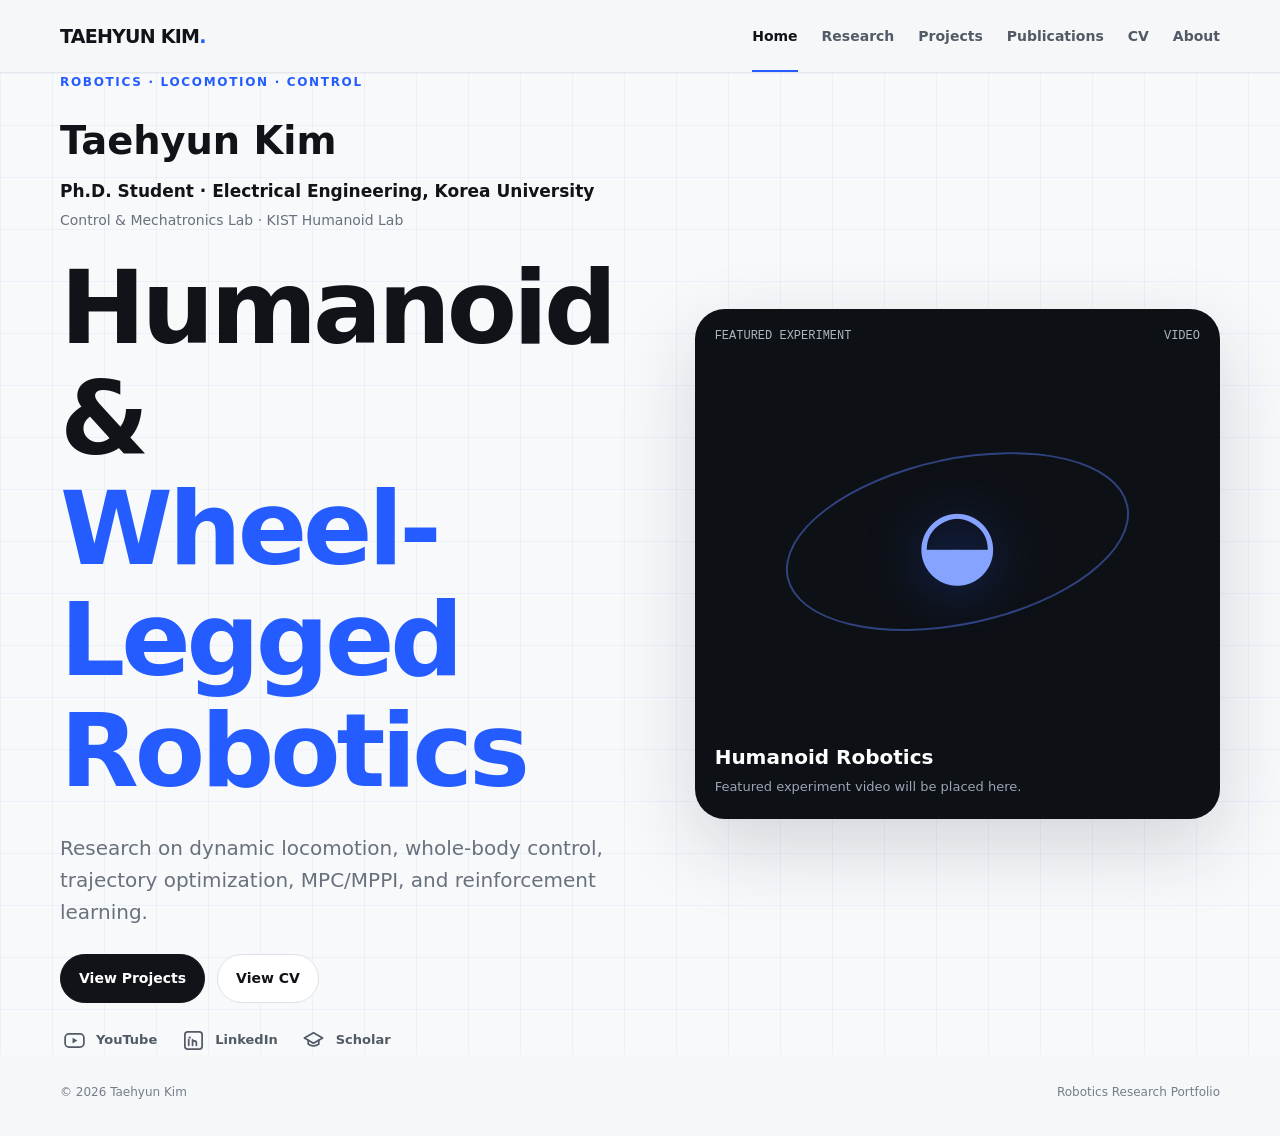
==== commit 6e0eeaa7: "Add files via upload" ====
--- a/index.html
+++ b/index.html
@@ -1,6 +1,130 @@
-<!doctype html><html lang="en"><head><meta charset="utf-8"><meta name="viewport" content="width=device-width,initial-scale=1"><title>Taehyun Kim | Robotics Research</title><meta name="description" content="Taehyun Kim robotics research portfolio"><link rel="stylesheet" href="styles.css"></head><body>
-<header><div class="wrap"><nav><a class="brand" href="index.html">TAEHYUN KIM<b>.</b></a><div class="links"><a class="active" href="index.html">Home</a><a href="research.html">Research</a><a href="projects.html">Projects</a><a href="publications.html">Publications</a><a href="cv.html">CV</a><a href="about.html">About</a></div></nav></div></header>
+<!doctype html>
+<html lang="en">
+<head>
+<meta charset="utf-8">
+<meta name="viewport" content="width=device-width,initial-scale=1">
+<title>Taehyun Kim | Robotics Research</title>
+<meta name="description" content="Taehyun Kim robotics research portfolio">
+<link rel="stylesheet" href="styles.css">
+<link rel="stylesheet" href="home-social.css">
+</head>
+
+<body>
+<header>
+  <div class="wrap">
+    <nav>
+      <a class="brand" href="index.html">TAEHYUN KIM<b>.</b></a>
+      <div class="links">
+        <a class="active" href="index.html">Home</a>
+        <a href="research.html">Research</a>
+        <a href="projects.html">Projects</a>
+        <a href="publications.html">Publications</a>
+        <a href="cv.html">CV</a>
+        <a href="about.html">About</a>
+      </div>
+    </nav>
+  </div>
+</header>
+
 <main>
-<section class="hero"><div class="wrap hero-grid"><div><div class="eyebrow">Robotics · Locomotion · Control</div><div class="identity"><div class="name">Taehyun Kim</div><div class="role">Ph.D. Student · Electrical Engineering, Korea University</div><div class="lab">Control &amp; Mechatronics Lab · KIST Humanoid Lab</div></div><h1>Humanoid &amp;<br><span>Wheel-Legged Robotics</span></h1><p class="lead">Research on dynamic locomotion, whole-body control, trajectory optimization, MPC/MPPI, and reinforcement learning.</p><div class="actions"><a class="btn primary" href="projects.html">View Projects</a><a class="btn" href="cv.html">View CV</a><a class="btn" href="https://github.com/taehyunkim98">GitHub ↗</a></div></div><div class="hero-media"><div class="media-top"><span>FEATURED EXPERIMENT</span><span>VIDEO READY</span></div><div class="media-stage"><div class="trajectory"></div><div class="robot-mark">◒</div></div><div class="media-caption"><strong>Humanoid Heel-to-Toe Walking</strong><span>Replace this panel with your Unitree G1 demo video.</span></div></div></div></section>
-<section class="section"><div class="wrap"><div class="eyebrow">Explore</div><h2>Start with a research track.</h2><div class="quick-grid" style="margin-top:38px"><a class="quick-card" href="research.html"><div class="idx">01</div><h3>Research</h3><p>Humanoid and wheel-legged research directions, methods, and technical themes.</p><span class="go">Open Research →</span></a><a class="quick-card" href="projects.html"><div class="idx">02</div><h3>Projects</h3><p>Detailed project portfolio including heel-to-toe walking, RL, TO, MPPI, and MPC.</p><span class="go">Open Projects →</span></a><a class="quick-card" href="publications.html"><div class="idx">03</div><h3>Publications</h3><p>Selected papers, conference presentations, posters, and related media.</p><span class="go">Open Publications →</span></a></div></div></section>
-</main><footer><div class="wrap foot"><span>© 2026 Taehyun Kim</span><span>Robotics Research Portfolio</span></div></footer></body></html>
+<section class="hero">
+  <div class="wrap hero-grid">
+
+    <div>
+      <div class="eyebrow">Robotics · Locomotion · Control</div>
+
+      <div class="identity">
+        <div class="name">Taehyun Kim</div>
+        <div class="role">Ph.D. Student · Electrical Engineering, Korea University</div>
+        <div class="lab">Control &amp; Mechatronics Lab · KIST Humanoid Lab</div>
+      </div>
+
+      <h1>Humanoid &amp;<br><span>Wheel-Legged Robotics</span></h1>
+
+      <p class="lead">
+        Research on dynamic locomotion, whole-body control,
+        trajectory optimization, MPC/MPPI, and reinforcement learning.
+      </p>
+
+      <div class="actions">
+        <a class="btn primary" href="projects.html">View Projects</a>
+        <a class="btn" href="cv.html">View CV</a>
+      </div>
+
+      <div class="social-links" aria-label="External profiles">
+
+        <a class="social-link"
+           href="https://www.youtube.com/@taehyun-212"
+           target="_blank"
+           rel="noopener noreferrer"
+           aria-label="YouTube">
+          <span class="social-icon youtube-icon" aria-hidden="true">
+            <svg viewBox="0 0 24 24">
+              <rect x="2.2" y="5.2" width="19.6" height="13.6" rx="4"></rect>
+              <path d="M10 9l5 3-5 3z"></path>
+            </svg>
+          </span>
+          <span>YouTube</span>
+        </a>
+
+        <a class="social-link"
+           href="https://www.linkedin.com/in/taehyun-kim-43423030a/"
+           target="_blank"
+           rel="noopener noreferrer"
+           aria-label="LinkedIn">
+          <span class="social-icon linkedin-icon" aria-hidden="true">
+            <svg viewBox="0 0 24 24">
+              <rect x="3" y="3" width="18" height="18" rx="3"></rect>
+              <circle cx="8" cy="9" r="1.2"></circle>
+              <path d="M7 11.2v5.8M11 11.2v5.8M11 13.8c.8-1.8 4-2.2 4 1v2.2M15 14.2V17"></path>
+            </svg>
+          </span>
+          <span>LinkedIn</span>
+        </a>
+
+        <a class="social-link"
+           href="https://scholar.google.com/citations?user=WlETwGsAAAAJ&hl=en"
+           target="_blank"
+           rel="noopener noreferrer"
+           aria-label="Google Scholar">
+          <span class="social-icon scholar-icon" aria-hidden="true">
+            <svg viewBox="0 0 24 24">
+              <path d="M2.5 9.4L12 4l9.5 5.4L12 14.8 2.5 9.4z"></path>
+              <path d="M6.5 11.7v4.1c2.9 2.3 8.1 2.3 11 0v-4.1"></path>
+            </svg>
+          </span>
+          <span>Scholar</span>
+        </a>
+
+      </div>
+    </div>
+
+    <div class="hero-media">
+      <div class="media-top">
+        <span>FEATURED EXPERIMENT</span>
+        <span>VIDEO</span>
+      </div>
+
+      <div class="media-stage">
+        <div class="trajectory"></div>
+        <div class="robot-mark">◒</div>
+      </div>
+
+      <div class="media-caption">
+        <strong>Humanoid Robotics</strong>
+        <span>Featured experiment video will be placed here.</span>
+      </div>
+    </div>
+
+  </div>
+</section>
+</main>
+
+<footer>
+  <div class="wrap foot">
+    <span>© 2026 Taehyun Kim</span>
+    <span>Robotics Research Portfolio</span>
+  </div>
+</footer>
+</body>
+</html>
--- a/home-social.css
+++ b/home-social.css
@@ -0,0 +1,61 @@
+
+/* Home social links */
+.social-links{
+  display:flex;
+  align-items:center;
+  gap:22px;
+  flex-wrap:wrap;
+  margin-top:24px;
+}
+
+.social-link{
+  display:inline-flex;
+  align-items:center;
+  gap:8px;
+  color:#515a66;
+  font-size:13px;
+  font-weight:650;
+  transition:color .18s ease, transform .18s ease;
+}
+
+.social-link:hover{
+  color:var(--ink);
+  transform:translateY(-1px);
+}
+
+.social-icon{
+  width:28px;
+  height:28px;
+  display:grid;
+  place-items:center;
+}
+
+.social-icon svg{
+  width:23px;
+  height:23px;
+  fill:none;
+  stroke:currentColor;
+  stroke-width:1.8;
+  stroke-linecap:round;
+  stroke-linejoin:round;
+}
+
+.youtube-icon svg path{
+  fill:currentColor;
+  stroke:none;
+}
+
+.linkedin-icon svg circle{
+  fill:currentColor;
+  stroke:none;
+}
+
+@media(max-width:700px){
+  .social-links{
+    gap:16px;
+  }
+
+  .social-link{
+    font-size:12px;
+  }
+}
